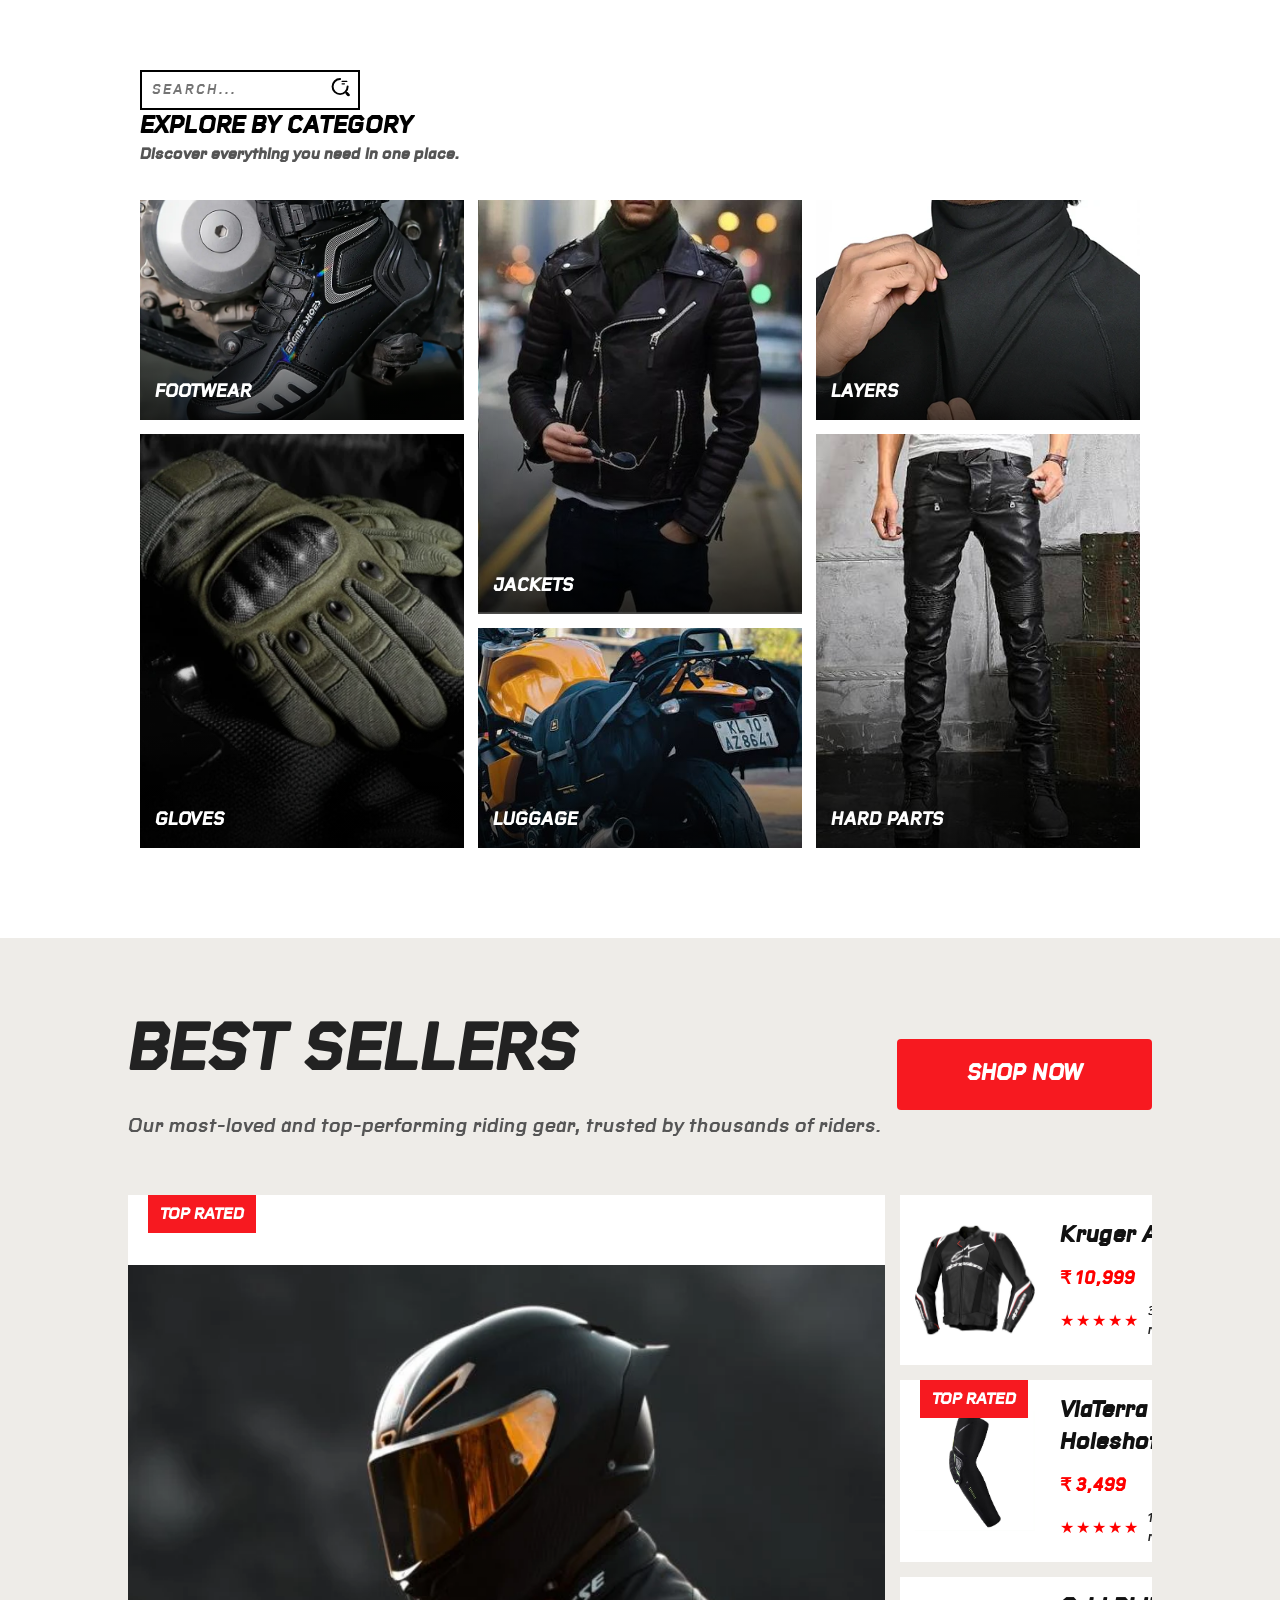
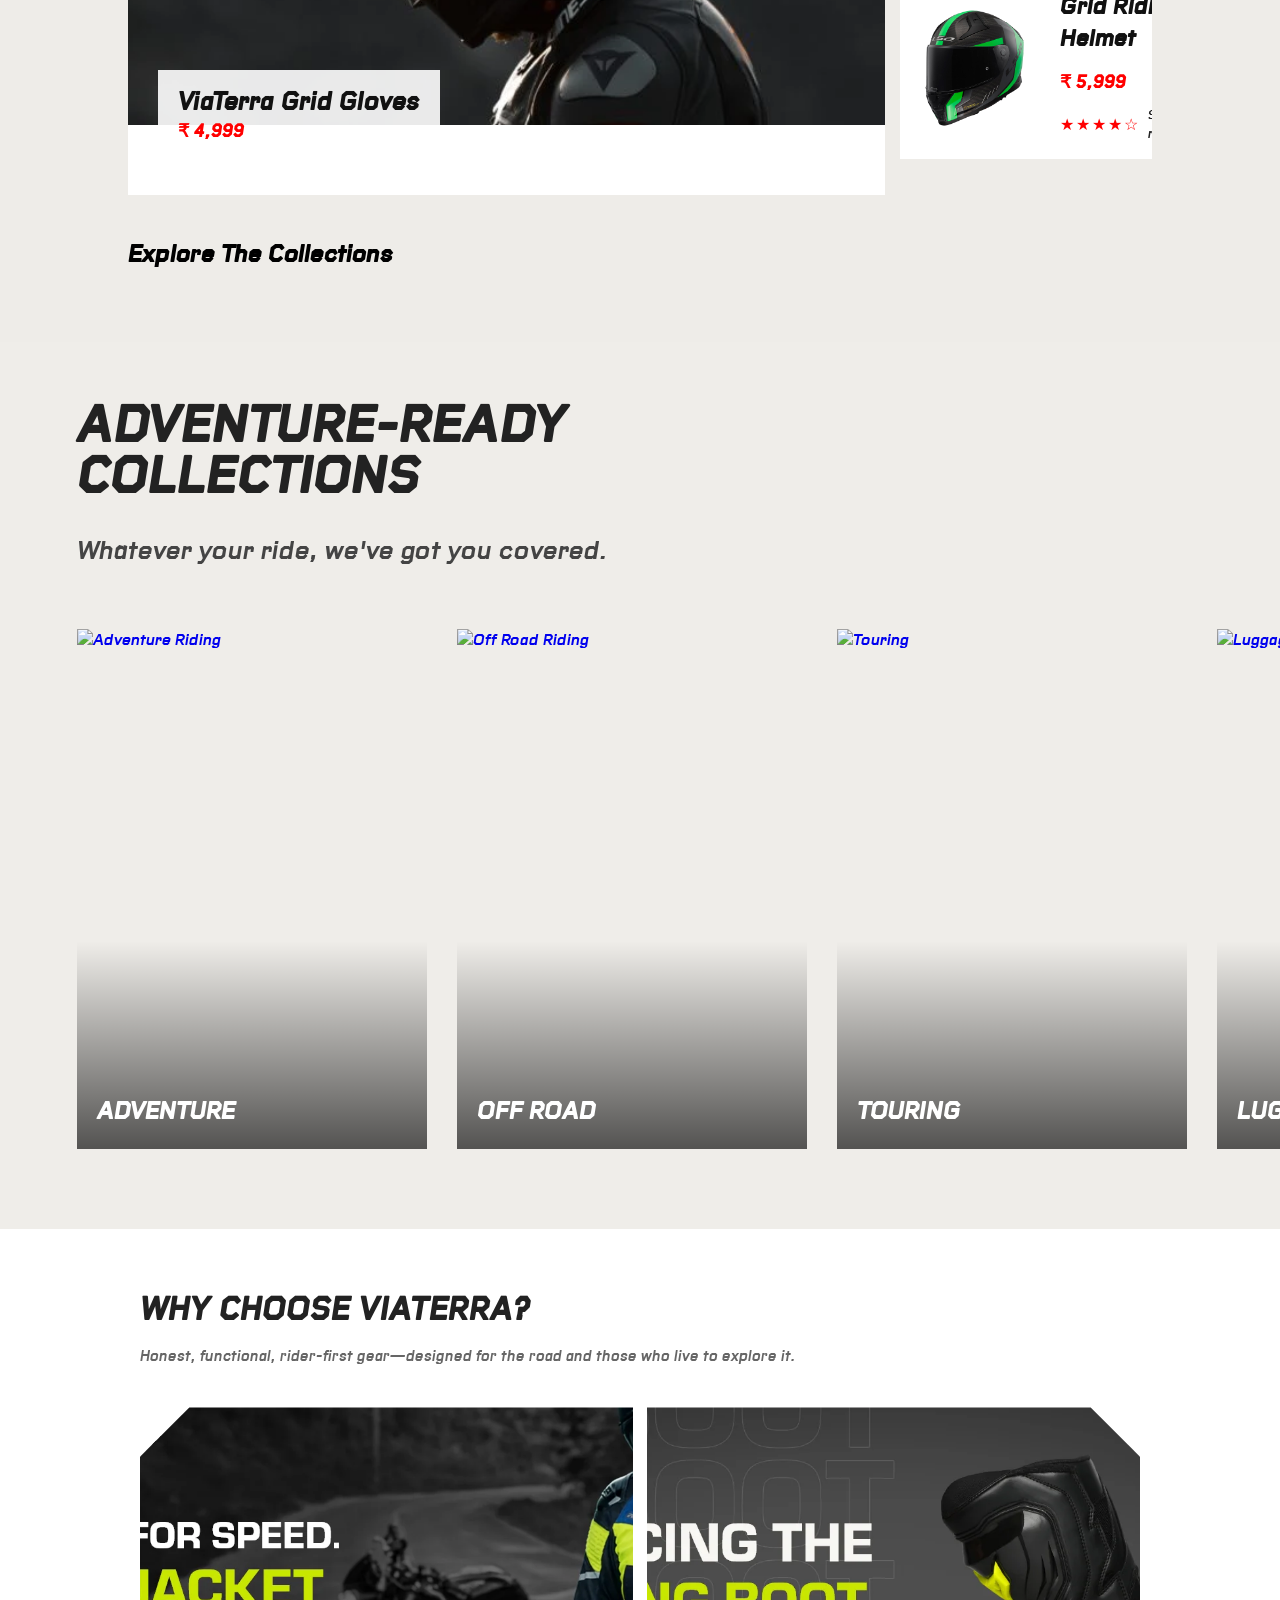
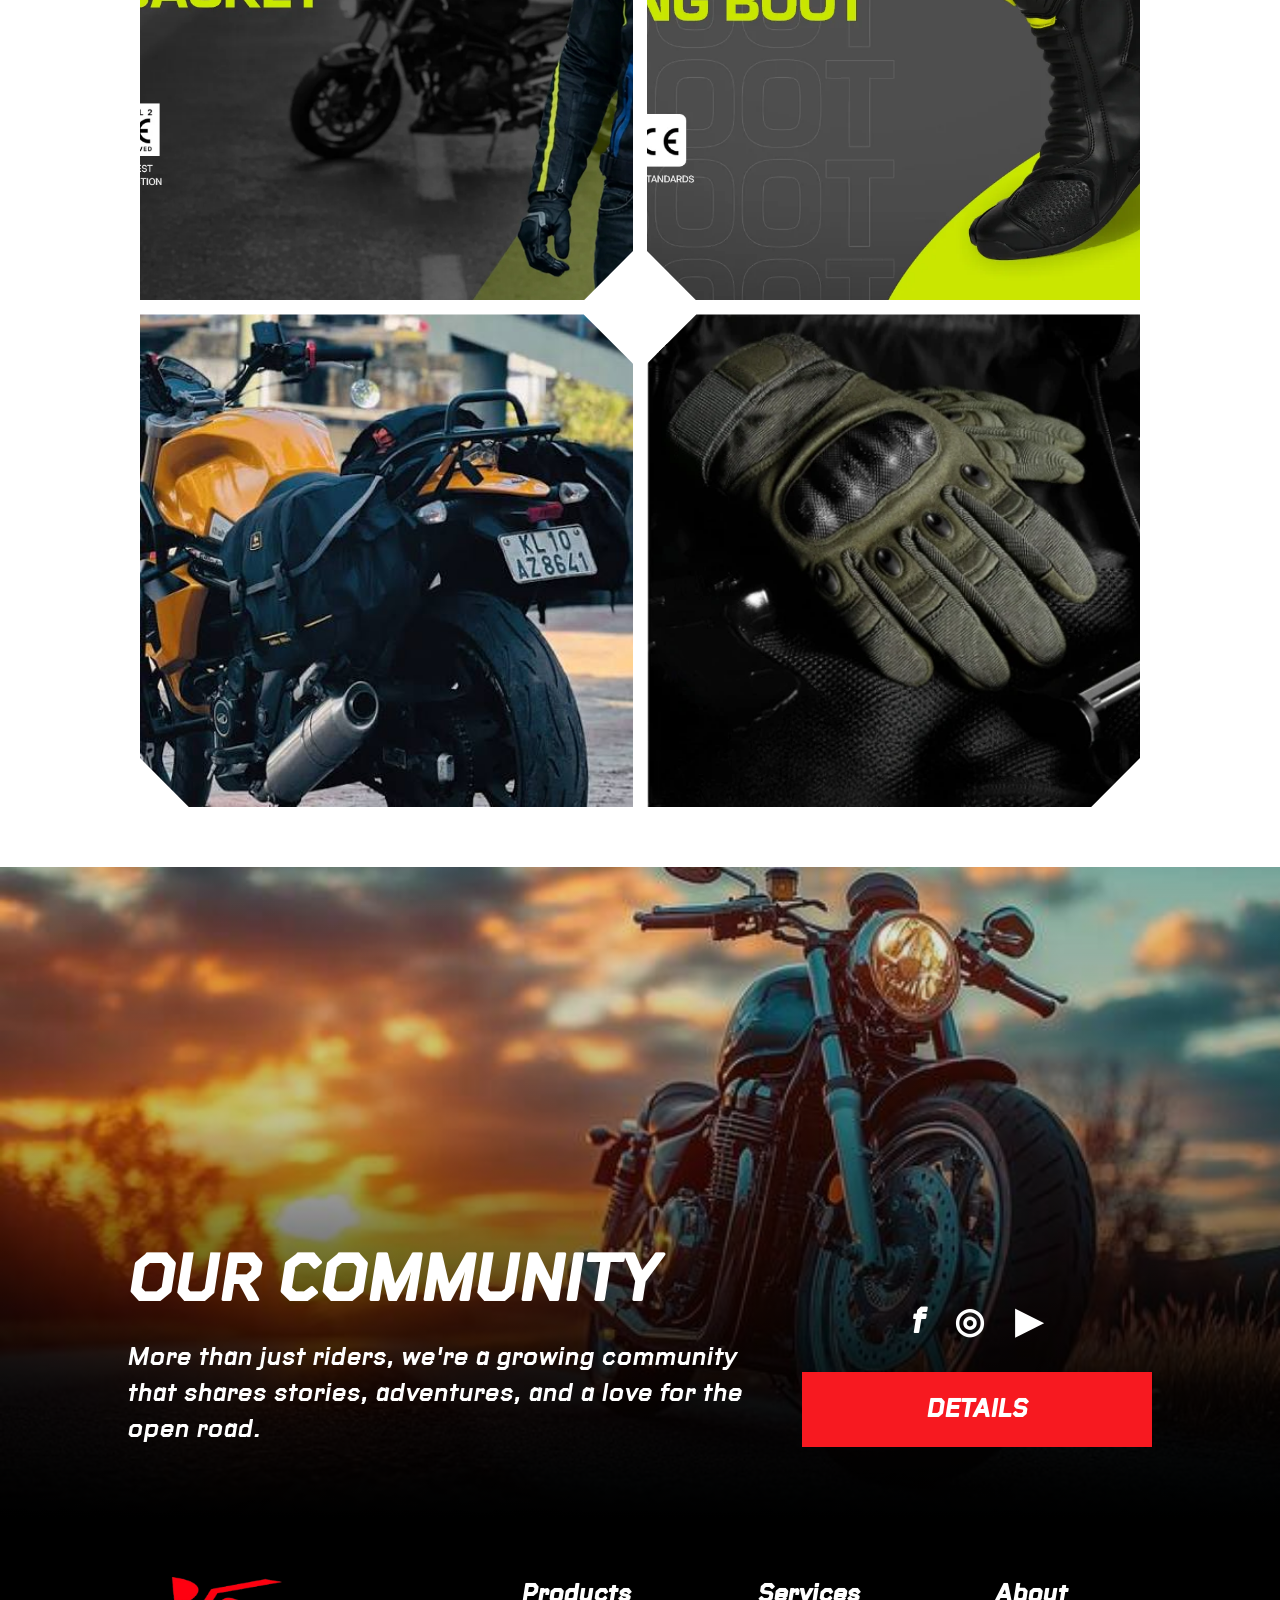
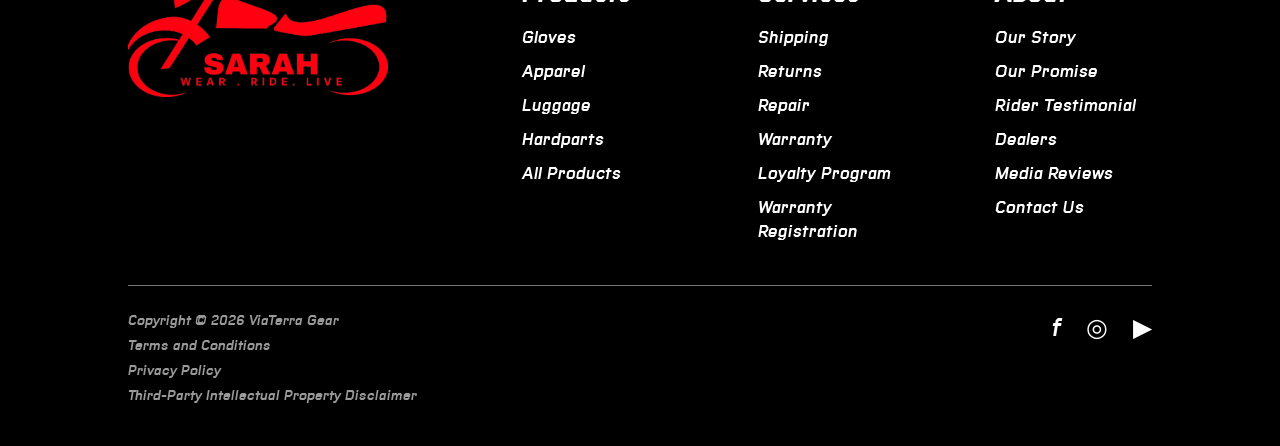
==== index.html @ 199ca1b2 "first commit" ====
<!DOCTYPE html>
<html lang="en">
<head>
    <meta charset="UTF-8">
    <meta name="viewport" content="width=device-width, initial-scale=1.0">
    <title>Document</title>
    <link rel="stylesheet" href="style.css">
    <link rel="preconnect" href="https://fonts.googleapis.com">
        <link rel="icon" type="image/x-icon" href="/bikelogo.ico" height="115px">

</head>
    <body>

    <div class="hero" id="hero">

        <nav>
            <img src="bikelogo.png" width="115px" alt="Logo">

            <ul>
                <li><a href="#">Home</a></li>
                <li><a href="#">About</a></li>
                <li><a href="#">Services</a></li>
                <li><a href="#">Contact</a></li>
            </ul>
            <button type="button">Sign Up / Login</button>
        </nav>


        <!-- CAROUSEL GOES HERE -->
 <section class="bike-carousel">

    <!-- SLIDE 1 -->
    <div class="carousel-slide active">
        <img src="./prod/im1.webp" alt="Motorcycle 1">

        <div class="dark-overlay"></div>

        <div class="carousel-content">
            <h2>2026 STREET MOTORCYCLES</h2>
            <a href="#" class="view-btn">VIEW MORE</a>
        </div>
    </div>

    <!-- SLIDE 2 -->
    <div class="carousel-slide">
        <img src="./prod/im2.webp" alt="Motorcycle 2">

        <div class="dark-overlay"></div>

        <div class="carousel-content">
            <h2>ADVENTURE MOTORCYCLES</h2>
            <a href="#" class="view-btn">VIEW MORE</a>
        </div>
    </div>

    <!-- SLIDE 3 -->
    <div class="carousel-slide">
        <img src="./prod/im3.webp" alt="Motorcycle 3">

        <div class="dark-overlay"></div>

        <div class="carousel-content">
            <h2>BUILT FOR THE ROAD</h2>
            <a href="#" class="view-btn">VIEW MORE</a>
        </div>
    </div>
    <div class="carousel-slide">
        <img src="./prod/im4.webp" alt="Motorcycle 3">

        <div class="dark-overlay"></div>

        <div class="carousel-content">
            <h2>CHANGE THE GAME</h2>
            <a href="#" class="view-btn">VIEW MORE</a>
        </div>
    </div>
    <div class="carousel-slide">
        <img src="./prod/im5.webp" alt="Motorcycle 3">

        <div class="dark-overlay"></div>

        <div class="carousel-content">
            <h2>THE SPEED AWAITS YOU</h2>
            <a href="#" class="view-btn">VIEW MORE</a>
        </div>
    </div>
    <div class="carousel-slide">
        <img src="./prod/im6.webp" alt="Motorcycle 3">

        <div class="dark-overlay"></div>

        <div class="carousel-content">
            <h2>GRAB YOUR RIDING GEAR AND HIT THE ROAD!</h2>
            <a href="#" class="view-btn">VIEW MORE</a>
        </div>
    </div>


    <!-- CONTROLS -->
    <div class="carousel-controls">

        <span class="slide-number"></span>

        <div class="progress-line">
            <span class="progress-active"></span>
        </div>

        <button class="arrow prev" aria-label="Previous slide">
            &#8592;
        </button>

        <button class="arrow next" aria-label="Next slide">
            &#8594;
        </button>

    </div>
</div> <!-- end of hero -->

<section class="categories">
    <!-- From Uiverse.io by boryanakrasteva --> 
<div class="input-container">
  <input type="text" name="text" class="input" placeholder="search...">
  <span class="icon"> 
    <svg width="19px" height="19px" viewBox="0 0 24 24" fill="none" xmlns="http://www.w3.org/2000/svg"><g id="SVGRepo_bgCarrier" stroke-width="0"></g><g id="SVGRepo_tracerCarrier" stroke-linecap="round" stroke-linejoin="round"></g><g id="SVGRepo_iconCarrier"> <path opacity="1" d="M14 5H20" stroke="#000" stroke-width="1.5" stroke-linecap="round" stroke-linejoin="round"></path> <path opacity="1" d="M14 8H17" stroke="#000" stroke-width="1.5" stroke-linecap="round" stroke-linejoin="round"></path> <path d="M21 11.5C21 16.75 16.75 21 11.5 21C6.25 21 2 16.75 2 11.5C2 6.25 6.25 2 11.5 2" stroke="#000" stroke-width="2.5" stroke-linecap="round" stroke-linejoin="round"></path> <path opacity="1" d="M22 22L20 20" stroke="#000" stroke-width="3.5" stroke-linecap="round" stroke-linejoin="round"></path> </g></svg>
  </span>
</div>
    <div class="category-heading">
        <h1>EXPLORE BY CATEGORY</h1>
        <h4><p>Discover everything you need in one place.</p></h4>
    </div>

    <div class="category-grid">

        <a href="#" class="category-card footwear">
            <img src="./prod/riding shoe.webp" alt="Footwear">
            <span>FOOTWEAR</span>
        </a>

        <a href="#" class="category-card apparel">
            <img src="./prod/jacket.jpg" alt="Apparel">
            <span>JACKETS</span>
        </a>

        <a href="#" class="category-card layers">
            <img src="./prod/layer.webp" alt="Layers">
            <span>LAYERS</span>
        </a>

        <a href="#" class="category-card gloves">
            <img src="./prod/gloves.webp" alt="Gloves">
            <span>GLOVES</span>
        </a>

        <a href="#" class="category-card luggage">
            <img src="./prod/bag.jpg" alt="Luggage">
            <span>LUGGAGE</span>
        </a>

        <a href="#" class="category-card hard-parts">
            <img src="./prod/pants.jpg" alt="Hard Parts">
            <span>HARD PARTS</span>
        </a>

    </div>

</section>
<section class="best-sellers">

    <div class="best-sellers-header">

        <div>
            <h2>BEST SELLERS</h2>
            <p>
                Our most-loved and top-performing riding gear,
                trusted by thousands of riders.
            </p>
        </div>

        <a href="#" class="shop-now-btn">SHOP NOW</a>

    </div>


    <div class="best-sellers-grid">

        <!-- BIG FEATURED PRODUCT -->
        <a href="#" class="featured-product">

            <span class="product-badge">TOP RATED</span>

            <img
                src="./prod/helmate.webp"
                alt="Riding Helmet"
            >

            <div class="featured-info">
                <h3>ViaTerra Grid Gloves</h3>
                <p class="price">₹ 4,999</p>
            </div>

        </a>


        <!-- RIGHT PRODUCT LIST -->
        <div class="product-list">

            <!-- PRODUCT 1 -->
            <a href="#" class="small-product">

                <div class="small-product-image">
                    <img
                        src="./prod/jack1.jpg"
                        alt="Kruger Air Jacket"
                    >
                </div>

                <div class="small-product-info">
                    <h3>Kruger Air</h3>

                    <p class="price">₹ 10,999</p>

                    <div class="rating">
                        <span>★★★★★</span>
                        <small>30 reviews</small>
                    </div>
                </div>

            </a>


            <!-- PRODUCT 2 -->
            <a href="#" class="small-product">

                <span class="product-badge">
                    TOP RATED
                </span>

                <div class="small-product-image">
                    <img
                        src="./prod/sleeves.jpg"
                        alt="ViaTerra Holeshot"
                    >
                </div>

                <div class="small-product-info">
                    <h3>ViaTerra Holeshot</h3>

                    <p class="price">₹ 3,499</p>

                    <div class="rating">
                        <span>★★★★★</span>
                        <small>185 reviews</small>
                    </div>
                </div>

            </a>


            <!-- PRODUCT 3 -->
            <a href="#" class="small-product">

                <div class="small-product-image">
                    <img
                        src="./prod/helmate.jpg"
                        alt="Riding Helmet"
                    >
                </div>

                <div class="small-product-info">
                    <h3>Grid Riding Helmet</h3>

                    <p class="price">₹ 5,999</p>

                    <div class="rating">
                        <span>★★★★☆</span>
                        <small>92 reviews</small>
                    </div>
                </div>

            </a>

        </div>

    </div>

    <br>
    <br>
    <h1> <i>Explore The
Collections</i></h1>
</section>
<section class="collections">

    <div class="collections-header">
        <h2>ADVENTURE-READY<br>COLLECTIONS</h2>
        <p>Whatever your ride, we've got you covered.</p>
    </div>

    <div class="collections-grid">

        <a href="#" class="collection-card">
            <img src="./images/adventure1.jpg" alt="Adventure Riding">
            <div class="collection-name">ADVENTURE</div>
        </a>

        <a href="#" class="collection-card">
            <img src="./images/adventure2.jpg" alt="Off Road Riding">
            <div class="collection-name">OFF ROAD</div>
        </a>

        <a href="#" class="collection-card">
            <img src="./images/adventure3.jpg" alt="Touring">
            <div class="collection-name">TOURING</div>
        </a>

        <a href="#" class="collection-card">
            <img src="./images/adventure4.jpg" alt="Luggage">
            <div class="collection-name">LUGGAGE</div>
        </a>

        <a href="#" class="collection-card">
            <img src="./images/adventure5.jpg" alt="Street Riding">
            <div class="collection-name">STREET</div>
        </a>

    </div>

</section>
<section class="why-section">

    <div class="why-header">
        <h2>WHY CHOOSE VIATERRA?</h2>
        <p>
            Honest, functional, rider-first gear—designed for the road
            and those who live to explore it.
        </p>
    </div>

    <div class="why-grid">

        <div class="why-card">
            <img src="./prod/im5.webp" alt="Purpose Built">

            <div class="why-overlay">
                <span class="why-icon">⚙</span>
                <h3>Purpose<br><strong>Built</strong></h3>
            </div>
        </div>

        <div class="why-card">
            <img src="./prod/im2.webp" alt="Trusted Since 2010">

            <div class="why-overlay">
                <span class="why-icon">●</span>
                <h3>Trusted<br><strong>Since 2010</strong></h3>
            </div>
        </div>

        <div class="why-card">
            <img src="./prod/bag.jpg" alt="Genuine Materials">

            <div class="why-overlay">
                <span class="why-icon">◆</span>
                <h3>Genuine<br><strong>Materials</strong></h3>
            </div>
        </div>

        <div class="why-card">
            <img src="./prod/gloves.webp" alt="Zero Hassle Returns">

            <div class="why-overlay">
                <span class="why-icon">▣</span>
                <h3>Zero Hassle<br><strong>Returns</strong></h3>
            </div>
        </div>

    </div>

</section>
<footer class="site-footer">

    <!-- COMMUNITY IMAGE AREA -->
    <div class="community">

        <div class="community-content">

            <div class="community-text">
                <h2>OUR COMMUNITY</h2>

                <p>
                    More than just riders, we're a growing community that
                    shares stories, adventures, and a love for the open road.
                </p>
            </div>

            <div class="community-actions">

                <div class="social-icons">
                    <a href="#">f</a>
                    <a href="#">◎</a>
                    <a href="#">▶</a>
                </div>

                <a href="#" class="details-btn">DETAILS</a>

            </div>

        </div>

    </div>


    <!-- BLACK FOOTER AREA -->
    <div class="footer-main">

        <div class="footer-grid">

            <!-- LOGO -->
            <div class="footer-brand">
                <img src="bikelogo.png" alt="ViaTerra">
            </div>


            <!-- PRODUCTS -->
            <div class="footer-column">
                <h3>Products</h3>

                <a href="#">Gloves</a>
                <a href="#">Apparel</a>
                <a href="#">Luggage</a>
                <a href="#">Hardparts</a>
                <a href="#">All Products</a>
            </div>


            <!-- SERVICES -->
            <div class="footer-column">
                <h3>Services</h3>

                <a href="#">Shipping</a>
                <a href="#">Returns</a>
                <a href="#">Repair</a>
                <a href="#">Warranty</a>
                <a href="#">Loyalty Program</a>
                <a href="#">Warranty Registration</a>
            </div>


            <!-- ABOUT -->
            <div class="footer-column">
                <h3>About</h3>

                <a href="#">Our Story</a>
                <a href="#">Our Promise</a>
                <a href="#">Rider Testimonial</a>
                <a href="#">Dealers</a>
                <a href="#">Media Reviews</a>
                <a href="#">Contact Us</a>
            </div>

        </div>


        <!-- BOTTOM FOOTER -->
        <div class="footer-bottom">

            <div class="footer-legal">
                <p>Copyright © 2026 ViaTerra Gear</p>
                <a href="#">Terms and Conditions</a>
                <a href="#">Privacy Policy</a>
                <a href="#">Third-Party Intellectual Property Disclaimer</a>
            </div>

            <div class="footer-socials">
                <a href="#">f</a>
                <a href="#">◎</a>
                <a href="#">▶</a>
            </div>

        </div>

    </div>

</footer>
<script src="script.js"></script>
    </body>
    </html>
---- style.css ----
@font-face {
    font-family: bike;
    src: url(./RakerDisplay-HeavyItalic/RakerDisplay-HeavyItalic.ttf);
}
*{
    padding : 0;
    margin: 0;
    box-sizing: border-box;
    font-family: 'bike', sans-serif;
}
.hero {
    width: 100%;
    position: relative;
    overflow: hidden;

    /* Total height of the hero/carousel area */
    height: 550px;
}
nav {
    position: absolute;
    top: 0;
    left: 0;

    width: 100%;
    z-index: 100;

    display: flex;
    align-items: center;
    justify-content: space-between;

    padding: 40px 10% 0;

    /* Carousel image will show behind navbar */
    background: transparent;
}
.logo{
    color:white;
    font-size : 28px;
}
.logo span {
    color: red;
}

nav ul li{
    list-style-type : none;
    display: inline-block;
    padding: 10px 20px;
}
nav ul li a {
    color: white;
    text-decoration: none;
    font-size: 18px;
    font-weight: bold;

    position: relative;
    padding-bottom: 8px;
}

nav ul li a::after {
    content: "";
    position: absolute;

    left: 0;
    bottom: 0;

    width: 0;
    height: 3px;

    background: red;

    transition: width 0.3s ease;
}
nav ul li a:hover{
    color : red;
    transition: .3s;
}
nav ul li a:hover::after {
    width: 100%;
}
button{
    border:none;
    background : red;
    padding: 12px 30px;
    border-radius: 30px;
    color: white;
    font-weight: bold;
    font-size: 18px;
    transition: .4s;
}

button:hover{
    background : white;
    color : red;
    cursor: pointer;
}
.bike-carousel {
    position: absolute;
    inset: 0;

    width: 100%;
    height: 100%;

    overflow: hidden;
    background: #111;
}

/* SLIDE */
.carousel-slide {
    position: absolute;
    inset: 0;

    opacity: 0;
    visibility: hidden;

    transition: opacity 0.5s ease;
}

.carousel-slide.active {
    opacity: 1;
    visibility: visible;
}

.carousel-slide img {
    width: 100%;
    height: 100%;
    object-fit: cover;
    object-position: center;
}
.carousel-slide img {
    width: 100%;
    height: 100%;
    object-fit: cover;
    object-position: center;
}

/* DARK GRADIENT LIKE YOUR SCREENSHOT */
.dark-overlay {
    position: absolute;
    inset: 0;
    background:
        linear-gradient(
            to bottom,
            rgba(0, 0, 0, 0.15),
            rgba(0, 0, 0, 0.8)
        );
}

/* LEFT CONTENT */
.carousel-content {
    position: absolute;
    left: 10%;
    bottom: 75px;
    z-index: 2;
}

.carousel-content h2 {
    color: white;
    font-size: clamp(28px, 4vw, 60px);
    font-style: italic;
    margin-bottom: 30px;
}

.view-btn {
    display: inline-block;
    padding: 18px 55px;

    background: #f71920;
    color: white;

    text-decoration: none;
    font-size: 20px;
    font-weight: bold;
    font-style: italic;

    border-radius: 4px;
}

/* BOTTOM RIGHT CONTROLS */
.carousel-controls {
    position: absolute;
    right: 10%;
    bottom: 75px;

    display: flex;
    align-items: center;
    gap: 20px;

    z-index: 3;
}

.slide-number {
    color: white;
    font-size: 16px;
}

.slide-number::first-letter {
    color: red;
}

/* PROGRESS BAR */
.progress-line {
    width: 300px;
    height: 3px;

    background: rgba(255, 255, 255, 0.5);
    position: relative;
}
.progress-active {
    position: absolute;
    left: 0;
    top: 0;

    height: 100%;
    background: red;

    transition: width 0.3s ease;
}

.progress-line span {
    position: absolute;
    right: 15%;
    top: 0;

    width: 18%;
    height: 3px;
    background: red;
}

/* ARROWS */
.arrow {
    border: none;
    background: transparent;
    color: red;

    font-size: 30px;
    cursor: pointer;

    padding: 5px 10px;

    /* No hover animation */
    transition: none;
}

.arrow:hover {
    background: transparent;
    color: red;
    transform: none;
}

.arrow:hover {
    transform: scale(1.2);
}

/* MOBILE */
@media (max-width: 768px) {

    .bike-carousel {
        height: 350px;
        max-height: none;
    }

    .carousel-content {
        left: 25px;
        bottom: 100px;
    }

    .carousel-controls {
        left: 25px;
        right: auto;
        bottom: 35px;
    }

    .progress-line {
        width: 120px;
    }

    .carousel-content h2 {
        font-size: 30px;
    }

    .view-btn {
        padding: 14px 35px;
        font-size: 16px;
    }
}
.categories {
    width: min(1000px, 90%);
    margin: 0 auto;
    padding: 70px 0 90px;
}

.category-heading {
    margin-bottom: 35px;
}

.category-heading h2 {
    font-size: 32px;
    font-style: italic;
    color: #111;
    margin-bottom: 10px;
}

.category-heading p {
    color: #555;
    font-size: 16px;
}


/* GRID */
.category-grid {
    display: grid;

    grid-template-columns: repeat(3, 1fr);
    grid-template-rows: 220px 180px 220px;

    gap: 14px;
}


/* CARD */
.category-card {
    position: relative;
    overflow: hidden;
    display: block;
}

.category-card img {
    width: 100%;
    height: 100%;

    object-fit: cover;
    display: block;
}


/* DARK GRADIENT AT BOTTOM */
.category-card::after {
    content: "";
    position: absolute;
    inset: 0;

    background: linear-gradient(
        to bottom,
        transparent 45%,
        rgba(0, 0, 0, 0.7)
    );

    pointer-events: none;
}


/* CATEGORY NAME */
.category-card span {
    position: absolute;

    left: 15px;
    bottom: 15px;

    color: white;
    font-size: 18px;
    font-weight: bold;

    z-index: 2;
}


/* EXACT GRID POSITIONS */

.footwear {
    grid-column: 1;
    grid-row: 1;
}

.gloves {
    grid-column: 1;
    grid-row: 2 / 4;
}

.apparel {
    grid-column: 2;
    grid-row: 1 / 3;
}

.luggage {
    grid-column: 2;
    grid-row: 3;
}

.layers {
    grid-column: 3;
    grid-row: 1;
}

.hard-parts {
    grid-column: 3;
    grid-row: 2 / 4;
}
@media (max-width: 768px) {

    .categories {
        width: 92%;
        padding: 50px 0;
    }

    .category-grid {
        grid-template-columns: 1fr 1fr;
        grid-template-rows: none;
    }

    .category-card {
        grid-column: auto;
        grid-row: auto;

        height: 220px;
    }

    .category-card.apparel,
    .category-card.hard-parts {
        height: 350px;
    }
}

.best-sellers {
    background: #eeece8;
    padding: 70px 10%;
}


/* HEADER */
.best-sellers-header {
    display: flex;
    justify-content: space-between;
    align-items: center;

    margin-bottom: 55px;
}

.best-sellers-header h2 {
    font-size: clamp(40px, 5vw, 70px);
    font-style: italic;
    color: #222;

    margin-bottom: 15px;
}

.best-sellers-header p {
    font-size: 20px;
    color: #555;
}


/* SHOP BUTTON */
.shop-now-btn {
    background: #f71920;
    color: white;

    text-decoration: none;

    padding: 20px 70px;

    font-size: 22px;
    font-weight: bold;
    font-style: italic;

    border-radius: 4px;
}


/* MAIN PRODUCT GRID */
.best-sellers-grid {
    display: grid;

    grid-template-columns: 3fr 1fr;

    gap: 15px;

    height: 600px;
}


/* BIG PRODUCT */
.featured-product {
    position: relative;

    background: white;

    overflow: hidden;

    text-decoration: none;
    color: #111;
}

.featured-product img {
    width: 100%;
    height: 100%;

    object-fit: contain;
}


/* FEATURED PRODUCT INFO */
.featured-info {
    position: absolute;

    left: 30px;
    bottom: 25px;

    background: rgba(255, 255, 255, 0.9);

    padding: 15px 20px;
}

.featured-info h3 {
    font-size: 25px;
}


/* BADGE */
.product-badge {
    position: absolute;

    top: 0;
    left: 20px;

    background: #f71920;
    color: white;

    padding: 8px 12px;

    font-weight: bold;

    z-index: 5;
}


/* RIGHT PRODUCT LIST */
.product-list {
    display: flex;
    flex-direction: column;

    gap: 15px;

    overflow-y: auto;
}


/* SMALL PRODUCT */
.small-product {
    position: relative;

    min-height: 170px;

    display: grid;
    grid-template-columns: 130px 1fr;

    align-items: center;

    background: white;

    padding: 15px;

    text-decoration: none;
    color: #111;
}


/* SMALL PRODUCT IMAGE */
.small-product-image {
    width: 120px;
    height: 130px;
}

.small-product-image img {
    width: 100%;
    height: 100%;

    object-fit: contain;
}


/* PRODUCT INFO */
.small-product-info {
    padding-left: 15px;
}

.small-product-info h3 {
    font-size: 23px;
    margin-bottom: 15px;
}


/* PRICE */
.price {
    color: red;
    font-size: 18px;
    font-weight: bold;

    margin-bottom: 10px;
}


/* RATING */
.rating {
    display: flex;
    align-items: center;

    gap: 8px;
}

.rating span {
    color: red;
    letter-spacing: 2px;
}

.rating small {
    color: #222;
}
@media (max-width: 768px) {

    .best-sellers {
        padding: 50px 5%;
    }

    .best-sellers-header {
        flex-direction: column;
        align-items: flex-start;

        gap: 25px;
    }

    .best-sellers-header p {
        font-size: 16px;
    }

    .shop-now-btn {
        padding: 15px 40px;
    }


    .best-sellers-grid {
        grid-template-columns: 1fr;

        height: auto;
    }


    .featured-product {
        height: 450px;
    }


    .product-list {
        overflow: visible;
    }


    .small-product {
        grid-template-columns: 110px 1fr;
    }
}
/* From Uiverse.io by boryanakrasteva */ 
.input-container {
  width: 220px;
  position: relative;
}

.icon {
  position: absolute;
  right: 10px;
  top: calc(50% + 5px);
  transform: translateY(calc(-50% - 5px));
}

.input {
  width: 100%;
  height: 40px;
  padding: 10px;
  transition: .2s linear;
  border: 2.5px solid black;
  font-size: 14px;
  text-transform: uppercase;
  letter-spacing: 2px;
}

.input:focus {
  outline: none;
  border: 0.5px solid rgb(255, 0, 0);
  box-shadow: -5px -5px 0px rgb(255, 0, 0);
}

.input-container:hover > .icon {
  animation: anim 1s linear infinite;
}

@keyframes anim {
  0%,
  100% {
    transform: translateY(calc(-50% - 5px)) scale(1);
  }

  50% {
    transform: translateY(calc(-50% - 5px)) scale(1.1);
  }
}
/* Desktop/default */
.hero {
    --design-width: 1920;
    --scale: min(1, calc(100vw / (var(--design-width) * 1px)));

    position: relative;
    width: 100%;
    height: calc(550px * var(--scale));
    overflow: hidden;
}

/* Scale the whole carousel */
.bike-carousel {
    position: absolute;
    top: 0;
    left: 0;

    width: 1920px;
    height: 550px;

    transform: scale(var(--scale));
    transform-origin: top left;
}

/* Scale the navbar exactly the same way */
nav {
    position: absolute;
    top: 0;
    left: 0;

    width: 1920px;

    transform: scale(var(--scale));
    transform-origin: top left;

    z-index: 100;
}

.collections {
    background: #efede9;
    padding: 60px 0 80px;
    overflow: hidden;
}

.collections-header {
    width: 88%;
    margin: 0 auto 60px;
}

.collections-header h2 {
    font-size: clamp(42px, 4vw, 70px);
    line-height: 1;
    font-style: italic;
    color: #222;
    margin-bottom: 30px;
}

.collections-header p {
    font-size: clamp(18px, 2vw, 30px);
    color: #444;
}


/* CARD ROW */
.collections-grid {
    display: flex;
    gap: 30px;
    padding-left: 6vw;

    overflow-x: auto;
    scroll-behavior: smooth;
}

.collection-card {
    flex: 0 0 350px;
}

.collection-card:last-child {
    margin-right: 6vw;
}
.collections-grid::-webkit-scrollbar {
    display: none;
}


/* CARD */
.collection-card {
    position: relative;

    flex: 0 0 350px;
    height: 520px;

    overflow: hidden;
    text-decoration: none;
}

.collection-card img {
    width: 100%;
    height: 100%;

    object-fit: cover;
    display: block;
}


/* OPTIONAL CARD NAME */
.collection-name {
    position: absolute;
    left: 20px;
    bottom: 20px;

    color: white;
    font-size: 24px;
    font-weight: bold;
    font-style: italic;

    z-index: 2;
}


/* DARK GRADIENT */
.collection-card::after {
    content: "";
    position: absolute;
    inset: 0;

    background: linear-gradient(
        to top,
        rgba(0, 0, 0, 0.65),
        transparent 40%
    );

    pointer-events: none;
}
@media (max-width: 768px) {

    .collections {
        padding: 45px 0 60px;
    }

    .collections-header {
        width: 90%;
        margin-bottom: 35px;
    }

    .collections-header h2 {
        font-size: 36px;
    }

    .collections-header p {
        font-size: 16px;
    }

    .collections-grid {
        gap: 14px;
        padding-left: 5%;
    }

    .collection-card {
        flex: 0 0 78vw;
        height: 480px;
    }
}
.why-section {
    width: min(1000px, 90%);
    margin: 0 auto;
    padding: 60px 0;
}

.why-header {
    margin-bottom: 40px;
}

.why-header h2 {
    font-size: 32px;
    font-style: italic;
    color: #222;
    margin-bottom: 12px;
}

.why-header p {
    color: #666;
    font-size: 15px;
}


/* GRID */
.why-grid {
    width: 100%;
    display: grid;
    grid-template-columns: repeat(2, minmax(0, 1fr));
    gap: 14px;
}

.why-card {
    position: relative;
    width: 100%;
    height: auto;
    aspect-ratio: 1 / 1;
    overflow: hidden;
}

.why-card img {
    position: absolute;
    inset: 0;

    width: 100%;
    height: 100%;

    object-fit: cover;
    object-position: center;
    display: block;
}


/* TOP LEFT */
.why-card:nth-child(1) {
    clip-path: polygon(
        10% 0,
        100% 0,
        100% 90%,
        90% 100%,
        0 100%,
        0 10%
    );
}


/* TOP RIGHT */
.why-card:nth-child(2) {
    clip-path: polygon(
        0 0,
        90% 0,
        100% 10%,
        100% 100%,
        10% 100%,
        0 90%
    );
}


/* BOTTOM LEFT */
.why-card:nth-child(3) {
    clip-path: polygon(
        0 0,
        90% 0,
        100% 10%,
        100% 100%,
        10% 100%,
        0 90%
    );
}


/* BOTTOM RIGHT */
.why-card:nth-child(4) {
    clip-path: polygon(
        10% 0,
        100% 0,
        100% 90%,
        90% 100%,
        0 100%,
        0 10%
    );
}

@media (max-width: 768px) {

    .why-section {
        width: 90%;
        padding: 40px 0;
    }
    .why-grid {
        width: 100%;
        gap: 6px;
    }

    .why-card {
        height: auto;
        aspect-ratio: 1 / 1;
    }

    .why-card img {
        width: 100%;
        height: 100%;
        object-fit: cover;
    }
}
.site-footer {
    width: 100%;
    background: #000;
    color: white;
}


/* =========================
   COMMUNITY IMAGE SECTION
   ========================= */

.community {
    position: relative;

    min-height: 650px;

    background-image: url("./prod/footer.jpg");
    background-size: cover;
    background-position: center 0.6%;

    display: flex;
    align-items: flex-end;
}


/* THIS CREATES THE BLACK GRADIENT */
.community::after {
    content: "";
    position: absolute;
    inset: 0;

    background:
        linear-gradient(
            to bottom,
            rgba(0, 0, 0, 0.05) 0%,
            rgba(0, 0, 0, 0.25) 40%,
            rgba(0, 0, 0, 0.85) 80%,
            #000 100%
        );
}


.community-content {
    position: relative;
    z-index: 2;

    width: 80%;
    margin: 0 auto;

    padding-bottom: 70px;

    display: flex;
    align-items: flex-end;
    justify-content: space-between;
    gap: 50px;
}


/* LEFT TEXT */
.community-text {
    max-width: 750px;
}

.community-text h2 {
    font-size: clamp(45px, 5vw, 80px);
    line-height: 1;
    font-style: italic;

    margin-bottom: 25px;
}

.community-text p {
    font-size: clamp(18px, 2vw, 30px);
    line-height: 1.4;
}


/* RIGHT SIDE */
.community-actions {
    min-width: 350px;
}

.social-icons {
    display: flex;
    justify-content: center;
    gap: 30px;

    margin-bottom: 25px;
}

.social-icons a {
    color: white;
    text-decoration: none;

    font-size: 35px;
    font-weight: bold;
}


.details-btn {
    display: block;

    background: #f71920;
    color: white;

    padding: 20px 60px;

    text-align: center;
    text-decoration: none;

    font-size: 25px;
    font-weight: bold;
    font-style: italic;
}


/* =========================
   MAIN BLACK FOOTER
   ========================= */

.footer-main {
    background: #000;
    padding: 60px 10% 40px;
}


.footer-grid {
    display: grid;

    grid-template-columns: 2fr 1fr 1fr 1fr;

    gap: 80px;

    padding-bottom: 40px;
}


/* LOGO */
.footer-brand img {
    width: 260px;
    max-width: 100%;
}


/* FOOTER COLUMNS */
.footer-column {
    display: flex;
    flex-direction: column;
    gap: 10px;
}

.footer-column h3 {
    font-size: 25px;
    margin-bottom: 5px;
}

.footer-column a {
    color: white;
    text-decoration: none;
    font-size: 17px;
}


/* BOTTOM AREA */
.footer-bottom {
    border-top: 1px solid #777;

    padding-top: 25px;

    display: flex;
    justify-content: space-between;
    align-items: flex-start;
}


.footer-legal {
    display: flex;
    flex-direction: column;
    gap: 5px;
}

.footer-legal p,
.footer-legal a {
    color: #999;
    text-decoration: none;
    font-size: 14px;
}


.footer-socials {
    display: flex;
    gap: 25px;
}

.footer-socials a {
    color: white;
    text-decoration: none;
    font-size: 25px;
}
@media (max-width: 768px) {

    /* COMMUNITY IMAGE AREA */
    .community {
        min-height: 0;

        /* Same shape as desktop, but scales with screen */
        aspect-ratio: 1920 / 650;

        background-size: cover;
        background-position: center 65%;
    }


    /* KEEP CONTENT IN ONE ROW */
    .community-content {
        width: 80%;
        margin: 0 auto;
        padding-bottom: 4%;

        flex-direction: row;
        align-items: flex-end;
        justify-content: space-between;

        gap: 3vw;
    }


    /* LEFT TEXT */
    .community-text {
        width: 55%;
        max-width: none;
    }

    .community-text h2 {
        font-size: 4vw;
        margin-bottom: 1.5vw;
    }

    .community-text p {
        font-size: 1.6vw;
        line-height: 1.4;
    }


    /* RIGHT SIDE */
    .community-actions {
        width: 25%;
        min-width: 0;
    }

    .social-icons {
        gap: 2vw;
        margin-bottom: 1.5vw;
    }

    .social-icons a {
        font-size: 2.5vw;
    }

    .details-btn {
        width: 100%;
        padding: 1.5vw 2vw;
        font-size: 2vw;
    }


    /* BLACK FOOTER */
    .footer-main {
        padding: 4vw 10% 3vw;
    }


    /* KEEP ALL FOOTER COLUMNS IN ONE ROW */
    .footer-grid {
        grid-template-columns: 2fr 1fr 1fr 1fr;
        gap: 4vw;
        padding-bottom: 3vw;
    }


    /* LOGO */
    .footer-brand {
        grid-column: auto;
    }

    .footer-brand img {
        width: 14vw;
    }


    /* FOOTER TEXT */
    .footer-column {
        gap: 0.5vw;
    }

    .footer-column h3 {
        font-size: 1.7vw;
        margin-bottom: 0.5vw;
    }

    .footer-column a {
        font-size: 1.1vw;
    }


    /* BOTTOM AREA */
    .footer-bottom {
        flex-direction: row;
        gap: 0;
        padding-top: 2vw;
    }

    .footer-legal {
        gap: 0.3vw;
    }

    .footer-legal p,
    .footer-legal a {
        font-size: 0.9vw;
    }

    .footer-socials {
        gap: 1.5vw;
    }

    .footer-socials a {
        font-size: 1.5vw;
    }
}
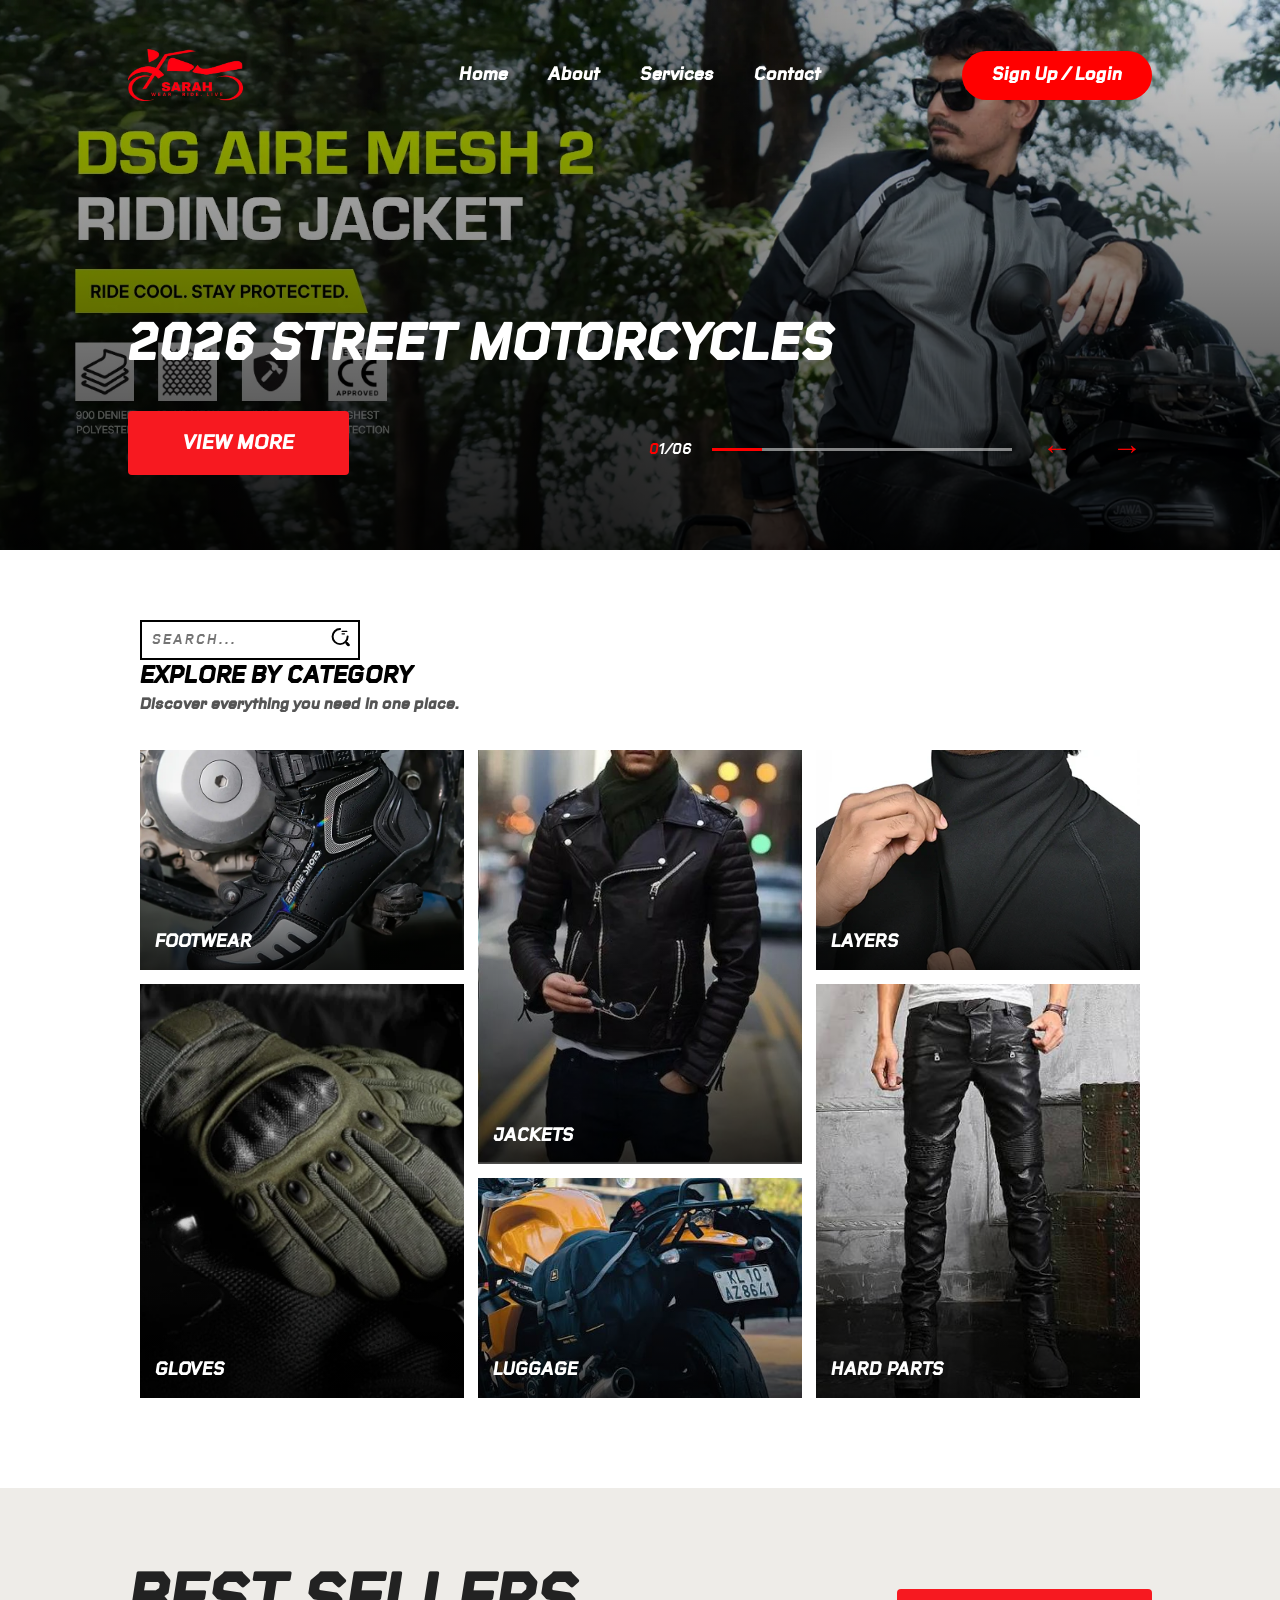
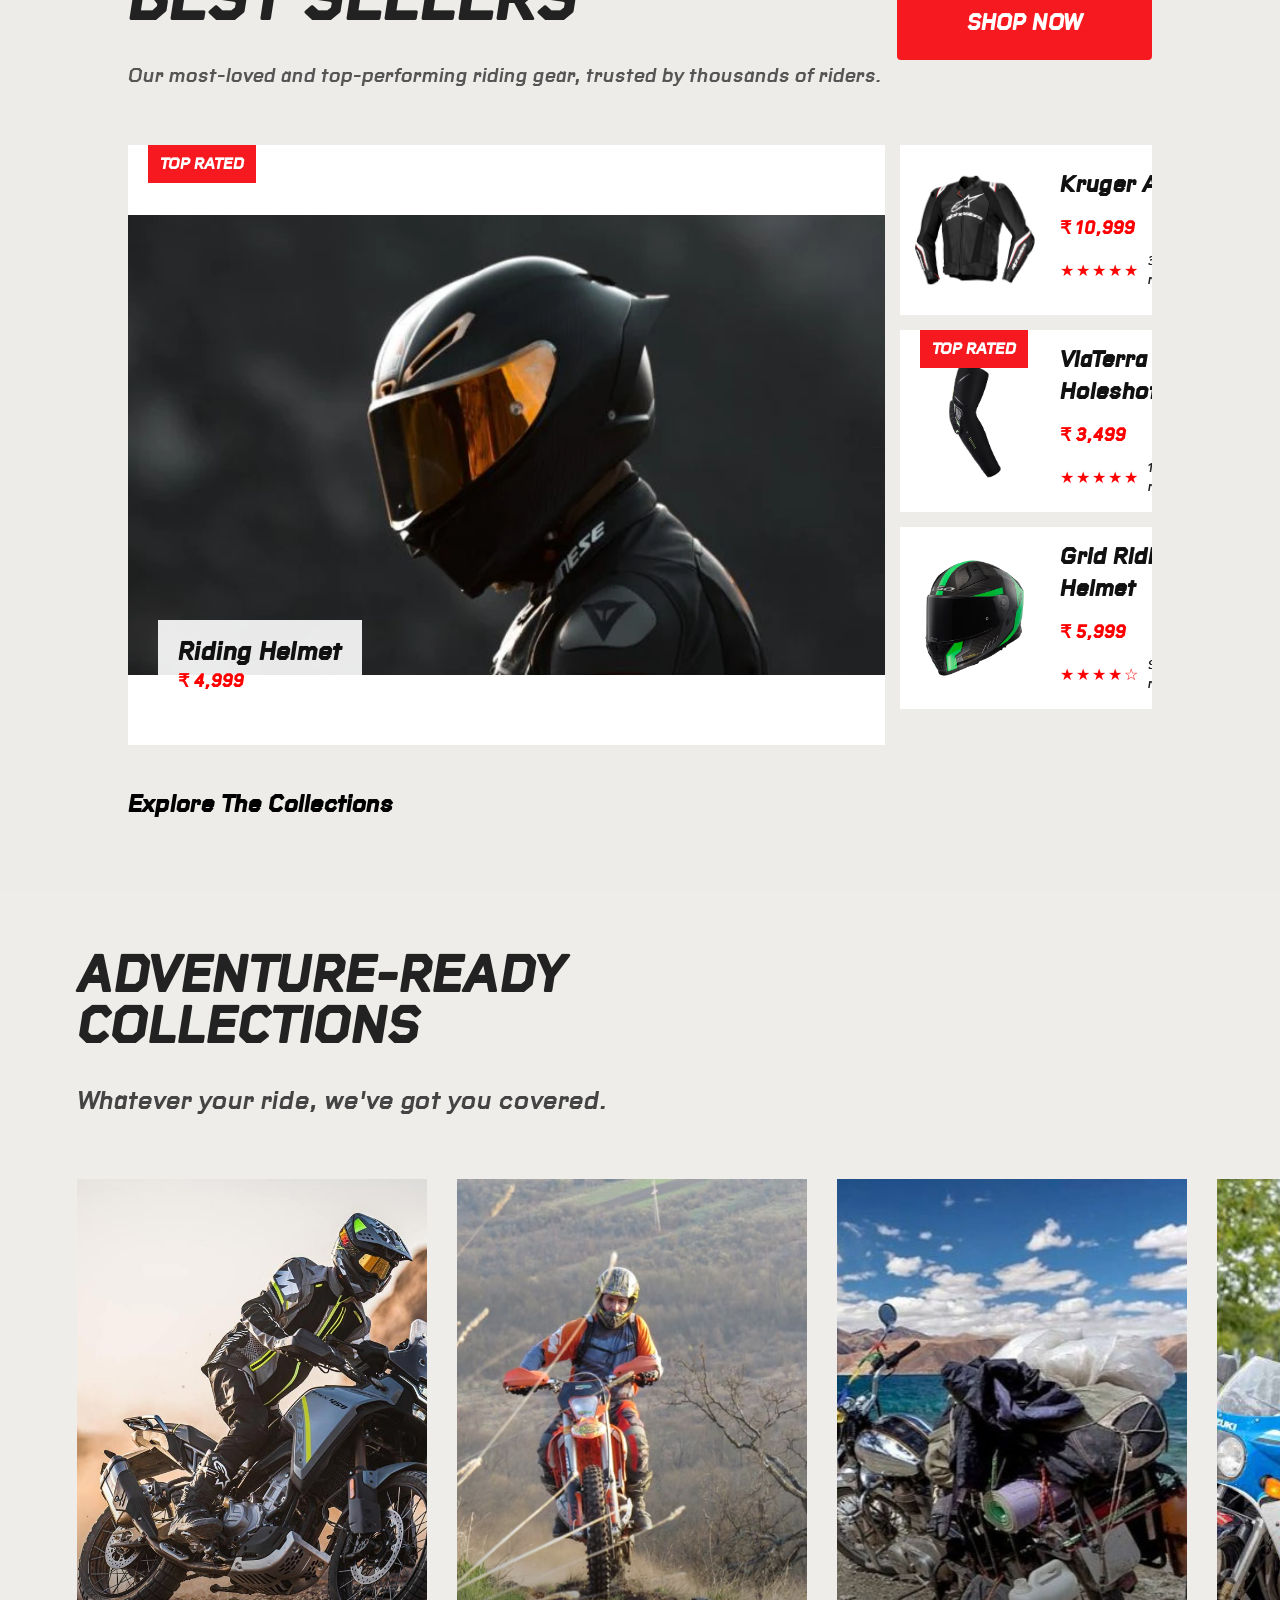
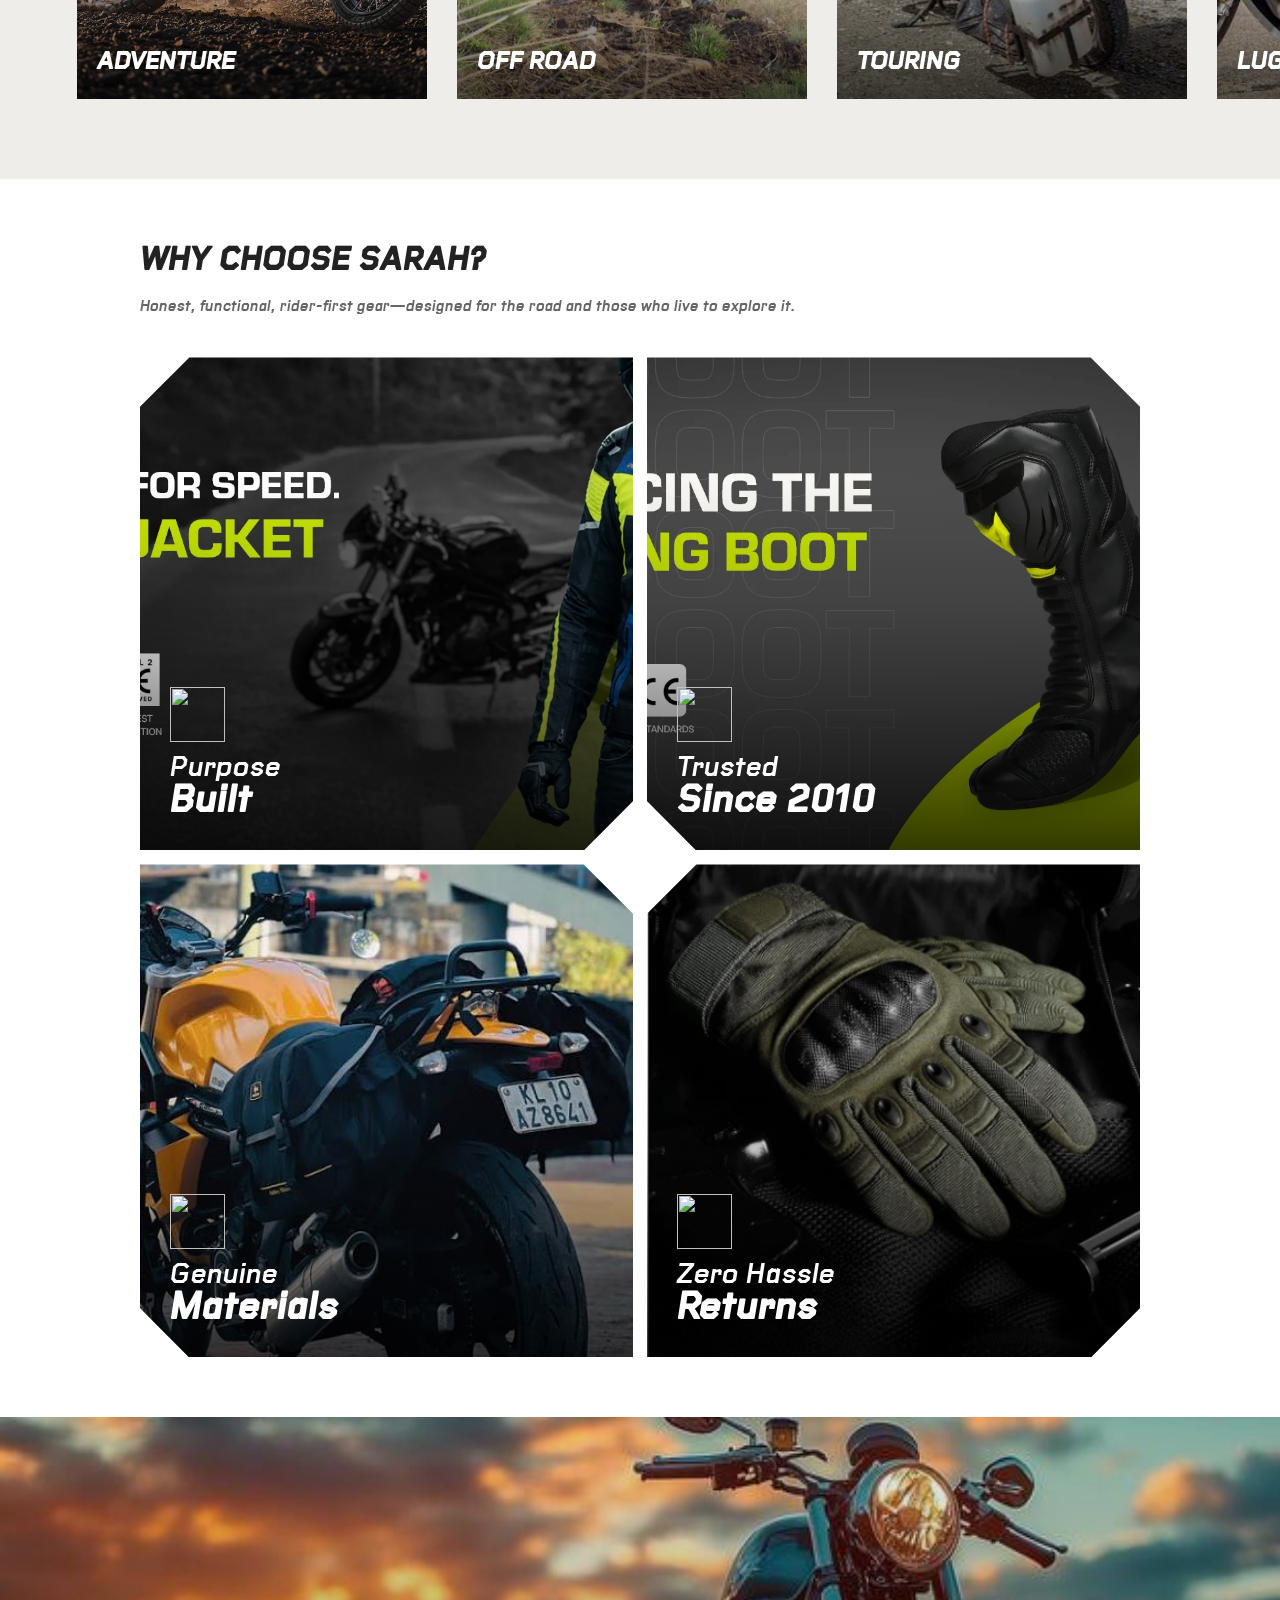
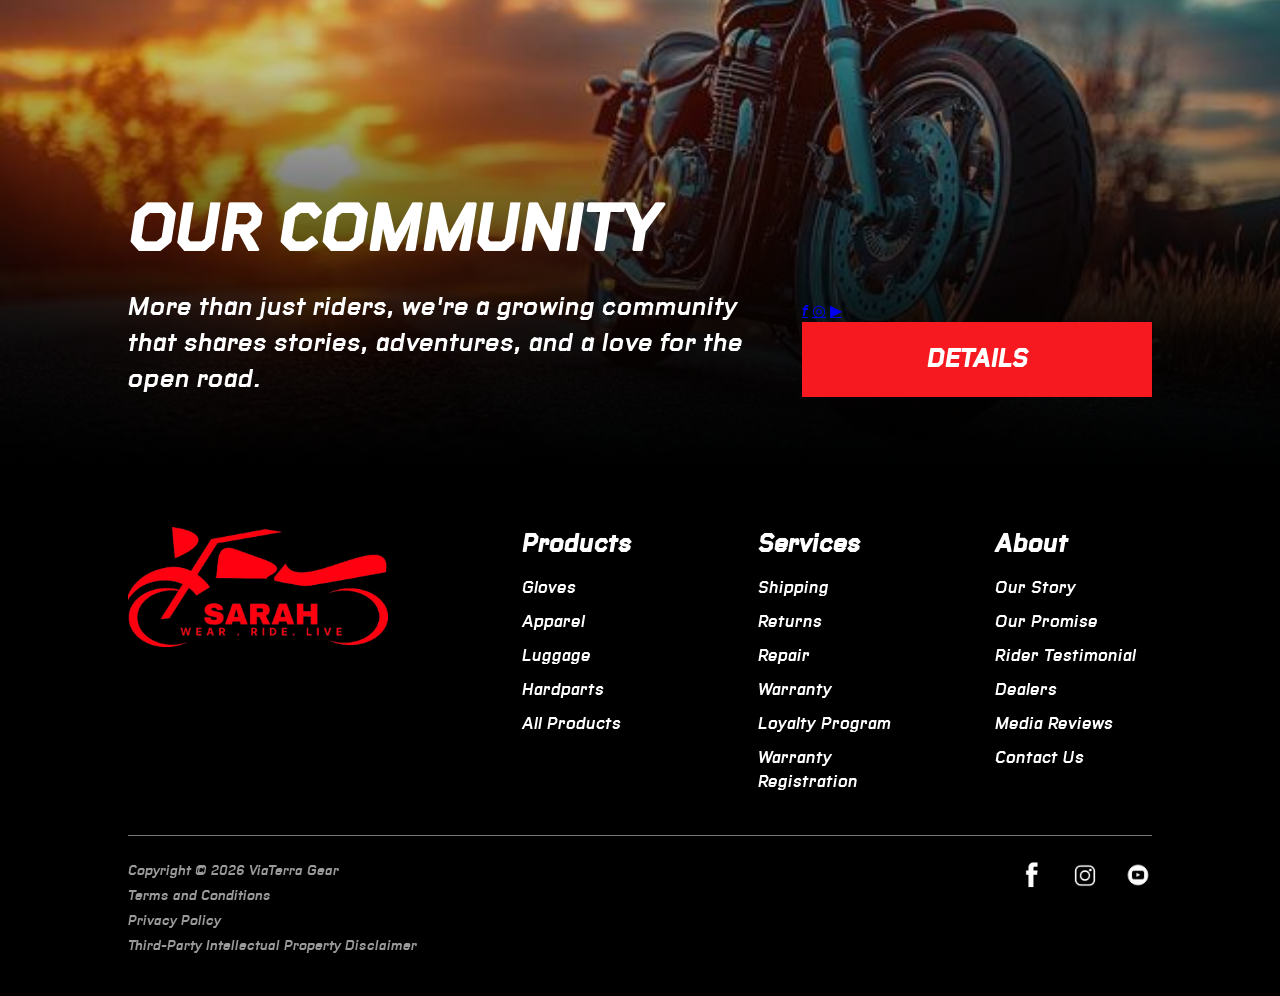
==== commit 31ba1071: "Fixed and added elements" ====
--- a/index.html
+++ b/index.html
@@ -13,18 +13,69 @@
 
     <div class="hero" id="hero">
 
-        <nav>
-            <img src="bikelogo.png" width="115px" alt="Logo">
-
-            <ul>
-                <li><a href="#">Home</a></li>
-                <li><a href="#">About</a></li>
-                <li><a href="#">Services</a></li>
-                <li><a href="#">Contact</a></li>
-            </ul>
-            <button type="button">Sign Up / Login</button>
-        </nav>
-
+       <nav class="navbar">
+
+    <!-- Mobile hamburger -->
+    <button
+        class="menu-btn"
+        id="menuBtn"
+        type="button"
+        aria-label="Open navigation menu"
+        aria-expanded="false"
+        aria-controls="mobileDrawer"
+    >
+        <span></span>
+        <span></span>
+        <span></span>
+    </button>
+
+    <!-- Logo -->
+    <a href="#" class="nav-logo">
+        <img src="bikelogo.png" alt="Sarah">
+    </a>
+
+    <!-- Desktop navigation -->
+    <ul class="desktop-nav">
+        <li><a href="#">Home</a></li>
+        <li><a href="#">About</a></li>
+        <li><a href="#">Services</a></li>
+        <li><a href="#">Contact</a></li>
+    </ul>
+
+    <!-- Desktop login -->
+    <button class="login-btn" type="button">
+        Sign Up / Login
+    </button>
+
+</nav>
+<div class="mobile-drawer" id="mobileDrawer">
+
+    <div class="drawer-header">
+
+        <img src="bikelogo.png" alt="Sarah">
+
+        <button
+            class="close-btn"
+            id="closeBtn"
+            type="button"
+            aria-label="Close navigation menu"
+        >
+            &times;
+        </button>
+
+    </div>
+
+    <div class="drawer-links">
+        <a href="#">Home</a>
+        <a href="#">About</a>
+        <a href="#">Services</a>
+        <a href="#">Contact</a>
+        <a href="#">Sign Up / Login</a>
+    </div>
+
+</div>
+
+<div class="drawer-backdrop" id="drawerBackdrop"></div>
 
         <!-- CAROUSEL GOES HERE -->
  <section class="bike-carousel">
@@ -194,7 +245,7 @@
             >
 
             <div class="featured-info">
-                <h3>ViaTerra Grid Gloves</h3>
+                <h3>Riding Helmet</h3>
                 <p class="price">₹ 4,999</p>
             </div>
 
@@ -298,27 +349,27 @@
     <div class="collections-grid">
 
         <a href="#" class="collection-card">
-            <img src="./images/adventure1.jpg" alt="Adventure Riding">
+            <img src="./grid/adv.jpg" alt="Adventure Riding">
             <div class="collection-name">ADVENTURE</div>
         </a>
 
         <a href="#" class="collection-card">
-            <img src="./images/adventure2.jpg" alt="Off Road Riding">
+            <img src="./grid/offroad.avif" alt="Off Road Riding">
             <div class="collection-name">OFF ROAD</div>
         </a>
 
         <a href="#" class="collection-card">
-            <img src="./images/adventure3.jpg" alt="Touring">
+            <img src="./grid/touring.jpg" alt="Touring">
             <div class="collection-name">TOURING</div>
         </a>
 
         <a href="#" class="collection-card">
-            <img src="./images/adventure4.jpg" alt="Luggage">
+            <img src="./grid/tour.jpg" alt="Luggage">
             <div class="collection-name">LUGGAGE</div>
         </a>
 
         <a href="#" class="collection-card">
-            <img src="./images/adventure5.jpg" alt="Street Riding">
+            <img src="./grid/street.jpg" alt="Street Riding">
             <div class="collection-name">STREET</div>
         </a>
 
@@ -328,7 +379,7 @@
 <section class="why-section">
 
     <div class="why-header">
-        <h2>WHY CHOOSE VIATERRA?</h2>
+        <h2>WHY CHOOSE SARAH?</h2>
         <p>
             Honest, functional, rider-first gear—designed for the road
             and those who live to explore it.
@@ -341,7 +392,7 @@
             <img src="./prod/im5.webp" alt="Purpose Built">
 
             <div class="why-overlay">
-                <span class="why-icon">⚙</span>
+                <span class="why-icon"><img src="./gl/gear.png"></span>
                 <h3>Purpose<br><strong>Built</strong></h3>
             </div>
         </div>
@@ -350,7 +401,9 @@
             <img src="./prod/im2.webp" alt="Trusted Since 2010">
 
             <div class="why-overlay">
-                <span class="why-icon">●</span>
+                <span class="why-icon">
+                    <img src="./gl/shield.png">
+                </span>
                 <h3>Trusted<br><strong>Since 2010</strong></h3>
             </div>
         </div>
@@ -359,7 +412,9 @@
             <img src="./prod/bag.jpg" alt="Genuine Materials">
 
             <div class="why-overlay">
-                <span class="why-icon">◆</span>
+                <span class="why-icon">
+                    <img src="./gl/thumb.png">
+                </span>
                 <h3>Genuine<br><strong>Materials</strong></h3>
             </div>
         </div>
@@ -368,7 +423,9 @@
             <img src="./prod/gloves.webp" alt="Zero Hassle Returns">
 
             <div class="why-overlay">
-                <span class="why-icon">▣</span>
+                <span class="why-icon">
+                    <img src="./gl/return.png">
+                </span>
                 <h3>Zero Hassle<br><strong>Returns</strong></h3>
             </div>
         </div>
@@ -469,12 +526,19 @@
                 <a href="#">Privacy Policy</a>
                 <a href="#">Third-Party Intellectual Property Disclaimer</a>
             </div>
-
-            <div class="footer-socials">
-                <a href="#">f</a>
-                <a href="#">◎</a>
-                <a href="#">▶</a>
-            </div>
+<div class="footer-socials">
+    <a href="#" aria-label="Facebook">
+        <img src="./socials/fb.png" alt="Facebook">
+    </a>
+
+    <a href="#" aria-label="Instagram">
+        <img src="./socials/insta.png" alt="Instagram">
+    </a>
+
+    <a href="#" aria-label="YouTube">
+        <img src="./socials/youtube.png" alt="YouTube">
+    </a>
+</div>
 
         </div>
 
--- a/style.css
+++ b/style.css
@@ -33,6 +33,19 @@
     /* Carousel image will show behind navbar */
     background: transparent;
 }
+nav {
+    position: absolute;
+    width: 100%;
+}
+
+nav ul {
+    position: absolute;
+    left: 50%;
+    transform: translateX(-50%);
+
+    display: flex;
+    align-items: center;
+}
 .logo{
     color:white;
     font-size : 28px;
@@ -77,6 +90,7 @@
 nav ul li a:hover::after {
     width: 100%;
 }
+
 button{
     border:none;
     background : red;
@@ -247,9 +261,7 @@
     transform: none;
 }
 
-.arrow:hover {
-    transform: scale(1.2);
-}
+
 
 /* MOBILE */
 @media (max-width: 768px) {
@@ -702,43 +714,7 @@
     transform: translateY(calc(-50% - 5px)) scale(1.1);
   }
 }
-/* Desktop/default */
-.hero {
-    --design-width: 1920;
-    --scale: min(1, calc(100vw / (var(--design-width) * 1px)));
-
-    position: relative;
-    width: 100%;
-    height: calc(550px * var(--scale));
-    overflow: hidden;
-}
-
-/* Scale the whole carousel */
-.bike-carousel {
-    position: absolute;
-    top: 0;
-    left: 0;
-
-    width: 1920px;
-    height: 550px;
-
-    transform: scale(var(--scale));
-    transform-origin: top left;
-}
-
-/* Scale the navbar exactly the same way */
-nav {
-    position: absolute;
-    top: 0;
-    left: 0;
-
-    width: 1920px;
-
-    transform: scale(var(--scale));
-    transform-origin: top left;
-
-    z-index: 100;
-}
+
 
 .collections {
     background: #efede9;
@@ -772,7 +748,38 @@
     padding-left: 6vw;
 
     overflow-x: auto;
+    overflow-y: hidden;
+
     scroll-behavior: smooth;
+
+    cursor: grab;
+
+    user-select: none;
+    -webkit-user-select: none;
+
+    scrollbar-width: none;
+    -ms-overflow-style: none;
+
+    touch-action: pan-y;
+}
+
+.collections-grid::-webkit-scrollbar {
+    display: none;
+}
+
+.collections-grid.dragging {
+    cursor: grabbing;
+    scroll-behavior: auto;
+}
+
+.collections-grid.dragging .collection-card {
+    pointer-events: none;
+}
+
+.collection-card img {
+    pointer-events: none;
+    user-select: none;
+    -webkit-user-drag: none;
 }
 
 .collection-card {
@@ -904,7 +911,7 @@
     overflow: hidden;
 }
 
-.why-card img {
+.why-card > img {
     position: absolute;
     inset: 0;
 
@@ -915,8 +922,38 @@
     object-position: center;
     display: block;
 }
-
-
+.why-overlay {
+    position: absolute;
+    left: 30px;
+    bottom: 30px;
+
+    z-index: 5;
+    color: white;
+}
+.why-icon {
+    display: block;
+
+    width: 55px;
+    height: 55px;
+
+    margin-bottom: 12px;
+}
+
+.why-icon img {
+    position: static;
+
+    width: 100%;
+    height: 100%;
+
+    object-fit: contain;
+    display: block;
+}
+.why-overlay h3 {
+    margin: 0;
+
+    font-size: 28px;
+    line-height: 1;
+}
 /* TOP LEFT */
 .why-card:nth-child(1) {
     clip-path: polygon(
@@ -967,7 +1004,68 @@
         0 10%
     );
 }
-
+.why-overlay {
+    position: absolute;
+    left: 30px;
+    bottom: 30px;
+
+    z-index: 5;
+    color: white;
+}
+
+.why-overlay h3 {
+    margin: 10px 0 0;
+
+    font-size: 28px;
+    line-height: 1;
+    font-weight: normal;
+}
+
+.why-overlay h3 strong {
+    font-size: 38px;
+}
+
+.why-icon {
+    display: block;
+    font-size: 30px;
+}
+.why-card::after {
+    content: "";
+    position: absolute;
+    inset: 0;
+
+    background: linear-gradient(
+        to top,
+        rgba(0, 0, 0, 0.75) 0%,
+        rgba(0, 0, 0, 0.15) 50%,
+        transparent 75%
+    );
+
+    z-index: 1;
+    pointer-events: none;
+}
+
+.why-overlay {
+    z-index: 2;
+}
+@media (max-width: 768px) {
+    .why-overlay {
+        left: 14px;
+        bottom: 14px;
+    }
+
+    .why-overlay h3 {
+        font-size: 16px;
+    }
+
+    .why-overlay h3 strong {
+        font-size: 21px;
+    }
+
+    .why-icon {
+        font-size: 20px;
+    }
+}
 @media (max-width: 768px) {
 
     .why-section {
@@ -1072,20 +1170,24 @@
     min-width: 350px;
 }
 
-.social-icons {
+.footer-socials {
     display: flex;
+    align-items: center;
+    gap: 25px;
+}
+
+.footer-socials a {
+    display: flex;
+    align-items: center;
     justify-content: center;
-    gap: 30px;
-
-    margin-bottom: 25px;
-}
-
-.social-icons a {
-    color: white;
-    text-decoration: none;
-
-    font-size: 35px;
-    font-weight: bold;
+}
+
+.footer-socials img {
+    width: 28px;
+    height: 28px;
+
+    object-fit: contain;
+    display: block;
 }
 
 
@@ -1318,4 +1420,520 @@
     .footer-socials a {
         font-size: 1.5vw;
     }
+}/* =========================================
+   MOBILE NAVIGATION - DEFAULT DESKTOP STATE
+   ========================================= */
+
+.menu-btn,
+.mobile-drawer,
+.drawer-backdrop {
+    display: none;
+}
+
+.nav-logo {
+    display: block;
+    flex-shrink: 0;
+}
+
+.nav-logo img {
+    display: block;
+    width: 115px;
+    height: auto;
+}
+
+
+/* =========================================
+   MOBILE VIEW
+   ========================================= */
+
+@media (max-width: 768px) {
+
+    /* FULL-SCREEN MOBILE HERO */
+    .hero {
+        width: 100%;
+        height: 100svh;
+        min-height: 600px;
+        position: relative;
+        overflow: hidden;
+    }
+
+
+    /* CAROUSEL EXPANDS TO FULL HERO */
+    .bike-carousel {
+        position: absolute;
+        inset: 0;
+
+        width: 100%;
+        height: 100%;
+        max-height: none;
+    }
+
+    .carousel-slide {
+        position: absolute;
+        inset: 0;
+
+        width: 100%;
+        height: 100%;
+    }
+
+    .carousel-slide img {
+        width: 100%;
+        height: 100%;
+
+        object-fit: cover;
+        object-position: center;
+    }
+
+
+    /* MOBILE NAVBAR */
+    .navbar {
+        position: absolute;
+        top: 0;
+        left: 0;
+
+        width: 100%;
+        height: 80px;
+
+        padding: 0 20px;
+
+        display: flex;
+        align-items: center;
+        justify-content: center;
+
+        background: transparent;
+
+        z-index: 100;
+    }
+
+
+    /* HIDE DESKTOP-ONLY ELEMENTS */
+    .desktop-nav,
+    .login-btn {
+        display: none;
+    }
+
+
+    /* CENTER LOGO */
+    .nav-logo {
+        position: absolute;
+        left: 50%;
+        top: 50%;
+
+        transform: translate(-50%, -50%);
+
+        z-index: 1;
+    }
+
+    .nav-logo img {
+        width: 115px;
+        height: auto;
+    }
+
+
+    /* HAMBURGER BUTTON */
+    .menu-btn {
+        display: flex;
+
+        position: absolute;
+        left: 20px;
+        top: 50%;
+
+        transform: translateY(-50%);
+
+        width: 32px;
+        height: 24px;
+
+        padding: 0;
+        border: none;
+        border-radius: 0;
+
+        background: transparent;
+
+        flex-direction: column;
+        justify-content: space-between;
+
+        z-index: 2;
+    }
+
+    .menu-btn span {
+        display: block;
+
+        width: 100%;
+        height: 3px;
+
+        background: white;
+        border-radius: 3px;
+    }
+
+    .menu-btn:hover {
+        background: transparent;
+        transform: translateY(-50%);
+    }
+
+
+    /* DRAWER */
+    .mobile-drawer {
+        display: block;
+
+        position: fixed;
+        top: 0;
+        left: 0;
+
+        width: min(85vw, 380px);
+        height: 100dvh;
+
+        background: white;
+
+        transform: translateX(-100%);
+        transition: transform 0.35s ease;
+
+        z-index: 1001;
+    }
+
+    .mobile-drawer.open {
+        transform: translateX(0);
+    }
+
+
+    /* DRAWER HEADER */
+    .drawer-header {
+        height: 80px;
+
+        padding: 0 22px;
+
+        display: flex;
+        align-items: center;
+        justify-content: space-between;
+
+        border-bottom: 1px solid #ddd;
+    }
+
+    .drawer-header img {
+        width: 110px;
+        height: auto;
+    }
+
+
+    /* CLOSE BUTTON */
+    .close-btn {
+        padding: 0;
+
+        background: transparent;
+        color: #111;
+
+        border: none;
+        border-radius: 0;
+
+        font-size: 40px;
+        line-height: 1;
+    }
+
+    .close-btn:hover {
+        background: transparent;
+        color: red;
+    }
+
+
+    /* DRAWER LINKS */
+    .drawer-links {
+        padding: 10px 24px;
+    }
+
+    .drawer-links a {
+        min-height: 65px;
+
+        display: flex;
+        align-items: center;
+
+        color: #111;
+
+        border-bottom: 1px solid #ddd;
+
+        text-decoration: none;
+        font-size: 19px;
+    }
+
+    .drawer-links a:hover {
+        color: red;
+    }
+
+
+    /* BACKDROP */
+    .drawer-backdrop {
+        display: block;
+
+        position: fixed;
+        inset: 0;
+
+        background: rgba(0, 0, 0, 0.6);
+
+        opacity: 0;
+        visibility: hidden;
+
+        transition:
+            opacity 0.35s ease,
+            visibility 0.35s ease;
+
+        z-index: 1000;
+    }
+
+    .drawer-backdrop.show {
+        opacity: 1;
+        visibility: visible;
+    }
+
+
+    /* CAROUSEL CONTENT */
+    .carousel-content {
+        left: 24px;
+        right: 24px;
+        bottom: 120px;
+    }
+
+    .carousel-content h2 {
+        font-size: clamp(30px, 9vw, 48px);
+        line-height: 1;
+        margin-bottom: 22px;
+    }
+
+    .view-btn {
+        padding: 14px 32px;
+        font-size: 16px;
+    }
+
+
+    /* CAROUSEL CONTROLS */
+    .carousel-controls {
+        left: 24px;
+        right: 24px;
+        bottom: 35px;
+
+        justify-content: space-between;
+        gap: 12px;
+    }
+
+    .progress-line {
+        flex: 1;
+        width: auto;
+    }
+
+    .arrow {
+        font-size: 25px;
+    }
+}
+/* ===== DESKTOP NAV FIX ===== */
+
+.navbar {
+    position: absolute;
+    top: 0;
+    left: 0;
+
+    width: 100%;
+    z-index: 100;
+
+    display: flex;
+    align-items: center;
+    justify-content: space-between;
+
+    padding: 40px 10% 0;
+}
+
+.nav-logo {
+    display: block;
+    width: 115px;
+    height: 70px;
+    flex: 0 0 115px;
+}
+
+.nav-logo img {
+    width: 115px;
+    height: 70px;
+    object-fit: contain;
+    display: block;
+}
+
+.desktop-nav {
+    margin-left: auto;
+    margin-right: 60px;
+}
+
+.login-btn {
+    flex-shrink: 0;
+}
+@media (max-width: 768px) {
+
+    /* Full mobile hero */
+    .hero {
+        width: 100%;
+        height: 100svh;
+        min-height: 600px;
+        overflow: hidden;
+    }
+
+    /* Expand carousel */
+    .bike-carousel {
+        position: absolute;
+        inset: 0;
+        width: 100%;
+        height: 100%;
+        max-height: none;
+    }
+
+    .carousel-slide,
+    .carousel-slide img {
+        width: 100%;
+        height: 100%;
+    }
+
+    .carousel-slide img {
+        object-fit: cover;
+        object-position: center;
+    }
+
+
+    /* Mobile navbar */
+    .navbar {
+        height: 80px;
+        padding: 0 20px;
+
+        display: flex;
+        align-items: center;
+        justify-content: center;
+    }
+
+
+    /* Hide desktop stuff */
+    .desktop-nav,
+    .login-btn {
+        display: none;
+    }
+
+
+    /* Center logo */
+    .nav-logo {
+        position: absolute;
+        top: 50%;
+        left: 50%;
+
+        width: 100px;
+        height: 60px;
+
+        transform: translate(-50%, -50%);
+    }
+
+    .nav-logo img {
+        width: 100px;
+        height: 60px;
+        object-fit: contain;
+    }
+
+
+    /* Hamburger */
+    .menu-btn {
+        display: flex;
+
+        position: absolute;
+        left: 20px;
+        top: 50%;
+
+        width: 30px;
+        height: 22px;
+
+        padding: 0;
+
+        transform: translateY(-50%);
+
+        flex-direction: column;
+        justify-content: space-between;
+
+        background: transparent;
+        border: 0;
+        border-radius: 0;
+
+        z-index: 10;
+    }
+
+    .menu-btn span {
+        width: 100%;
+        height: 3px;
+
+        display: block;
+
+        background: white;
+        border-radius: 2px;
+    }
+
+    .menu-btn:hover {
+        background: transparent;
+        transform: translateY(-50%);
+    }
+
+
+    /* Drawer */
+    .mobile-drawer {
+        display: block;
+
+        position: fixed;
+        top: 0;
+        left: 0;
+
+        width: 85vw;
+        max-width: 380px;
+        height: 100dvh;
+
+        background: white;
+
+        transform: translateX(-100%);
+        transition: transform 0.3s ease;
+
+        z-index: 1001;
+    }
+
+    .mobile-drawer.open {
+        transform: translateX(0);
+    }
+
+
+    /* Backdrop */
+    .drawer-backdrop {
+        display: block;
+
+        position: fixed;
+        inset: 0;
+
+        background: rgba(0, 0, 0, 0.6);
+
+        opacity: 0;
+        visibility: hidden;
+
+        transition: 0.3s ease;
+
+        z-index: 1000;
+    }
+
+    .drawer-backdrop.show {
+        opacity: 1;
+        visibility: visible;
+    }
+}
+/* STICKY NAVBAR */
+nav {
+    transition:
+        transform 0.35s ease,
+        background 0.35s ease;
+}
+
+nav.nav-fixed {
+    position: fixed;
+    top: 0;
+    left: 0;
+
+    background: rgba(0, 0, 0, 0.92);
+
+    padding-top: 15px;
+    padding-bottom: 15px;
+}
+
+nav.nav-hidden {
+    transform: translateY(-100%);
 }
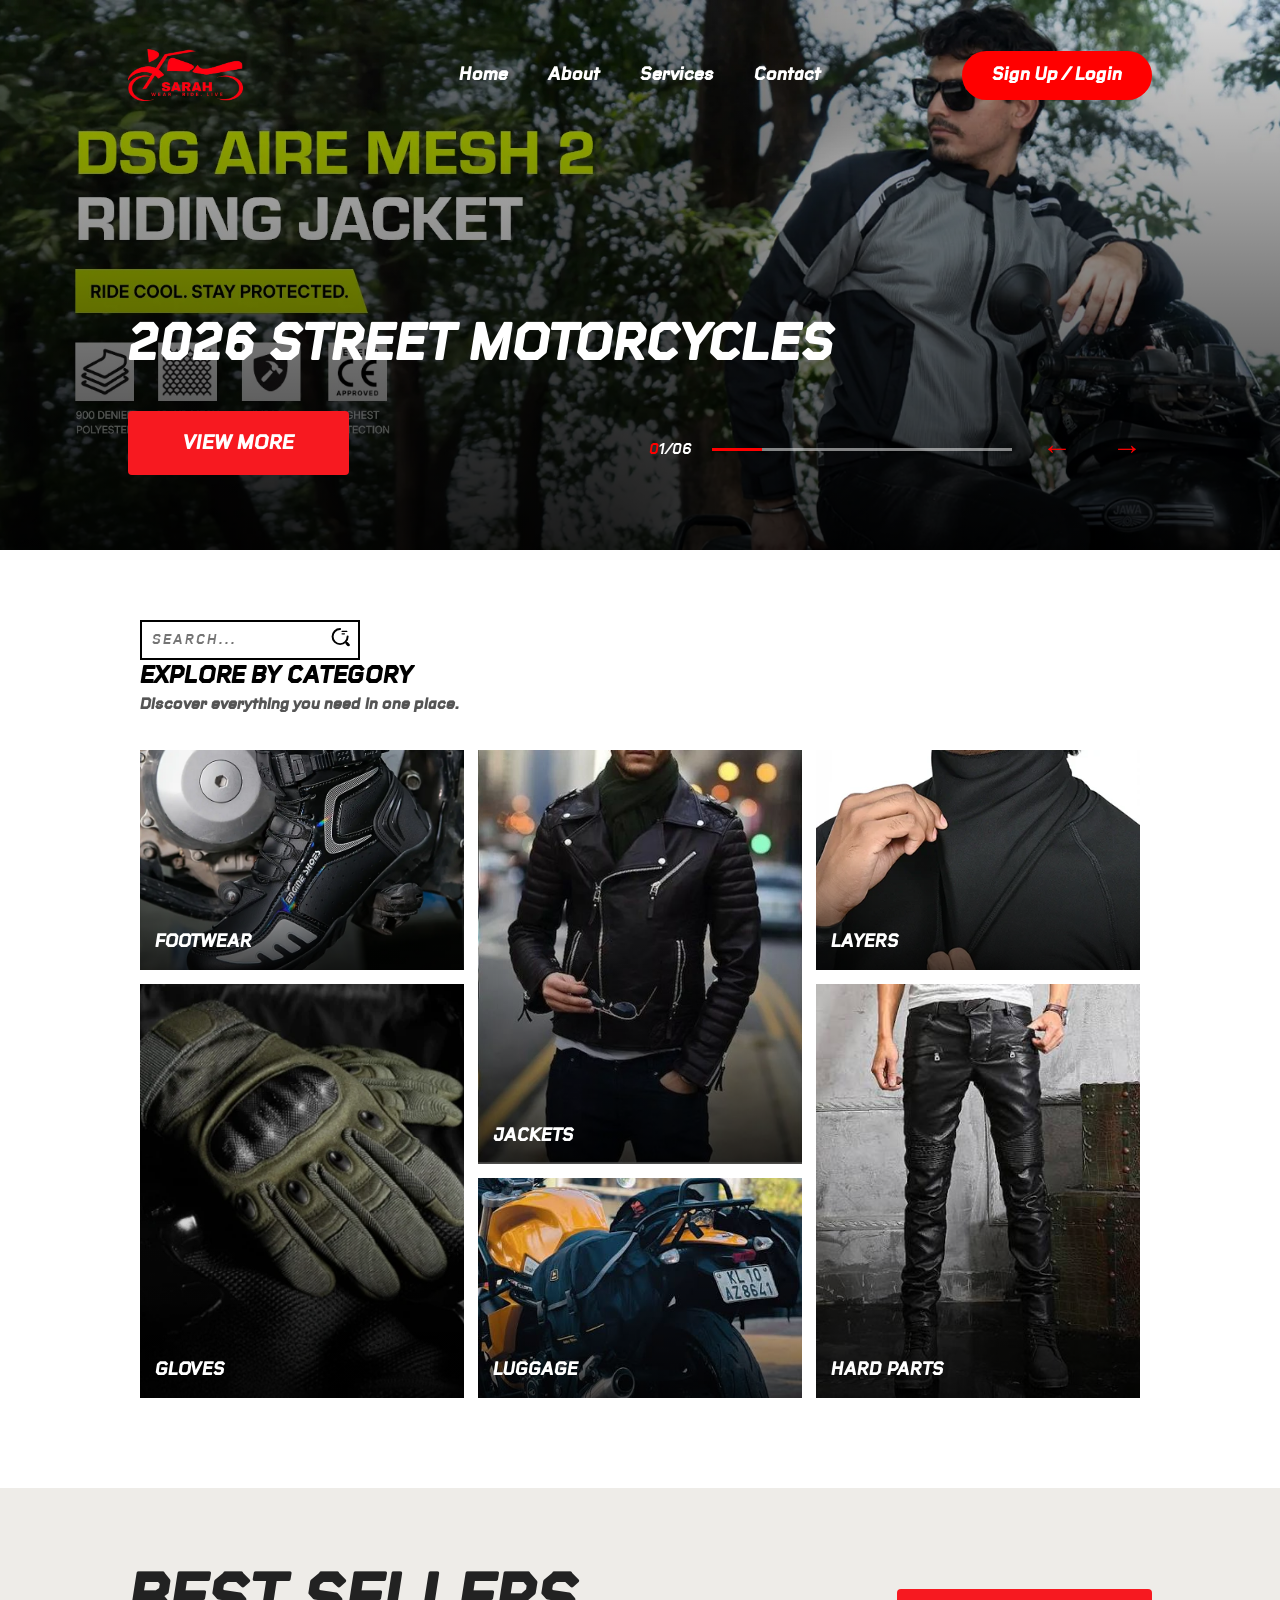
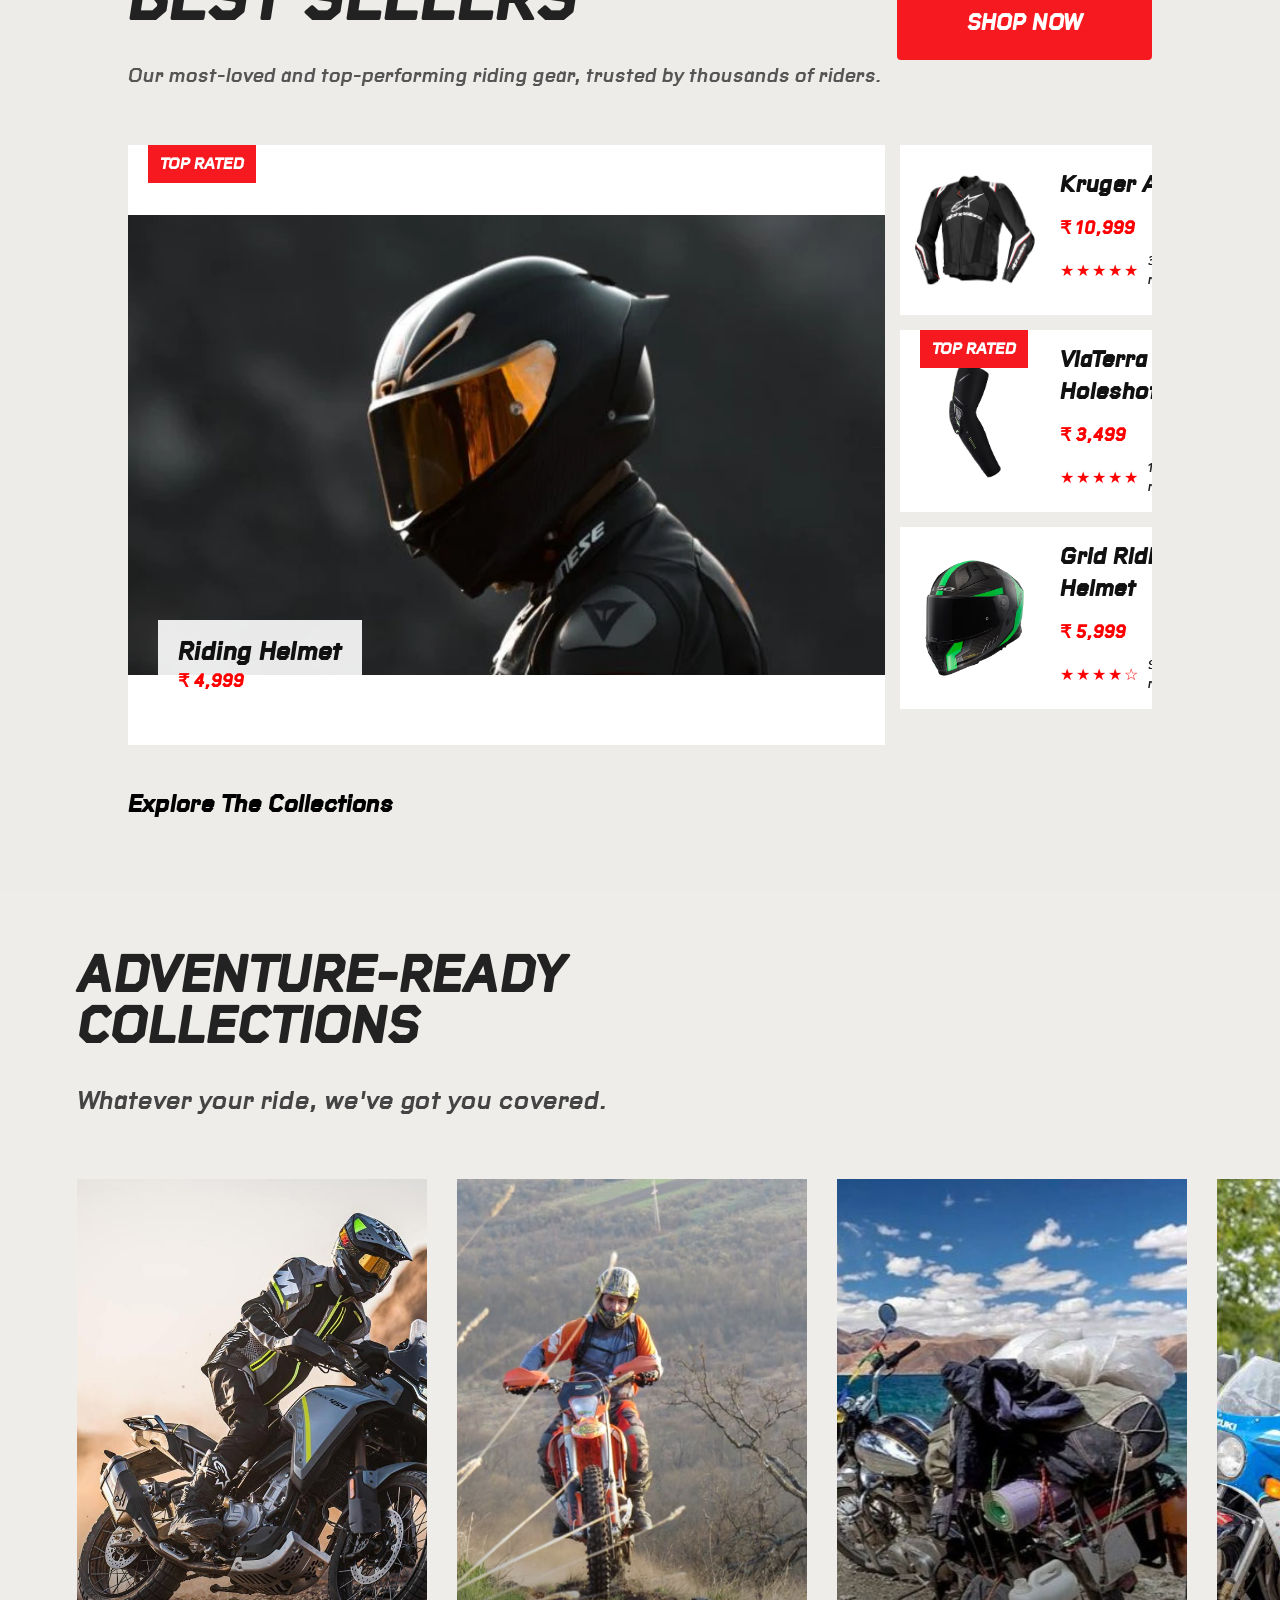
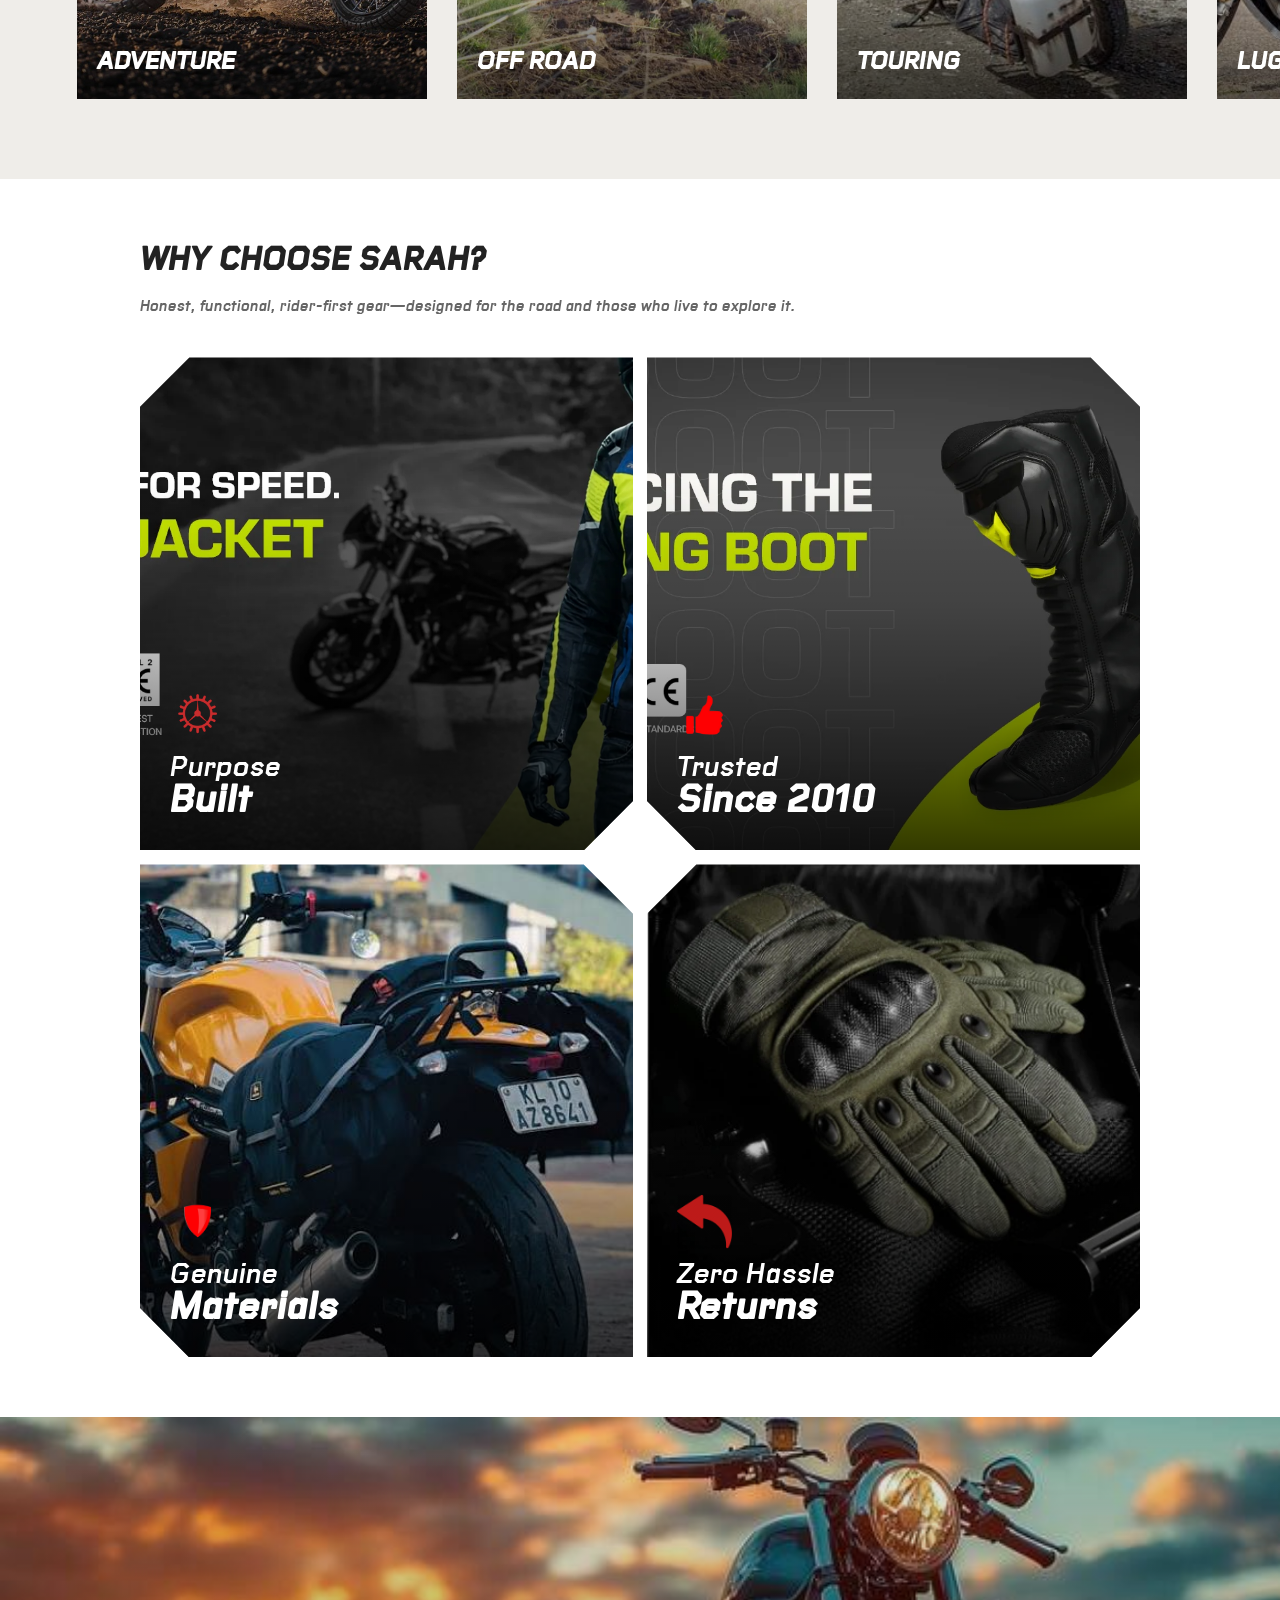
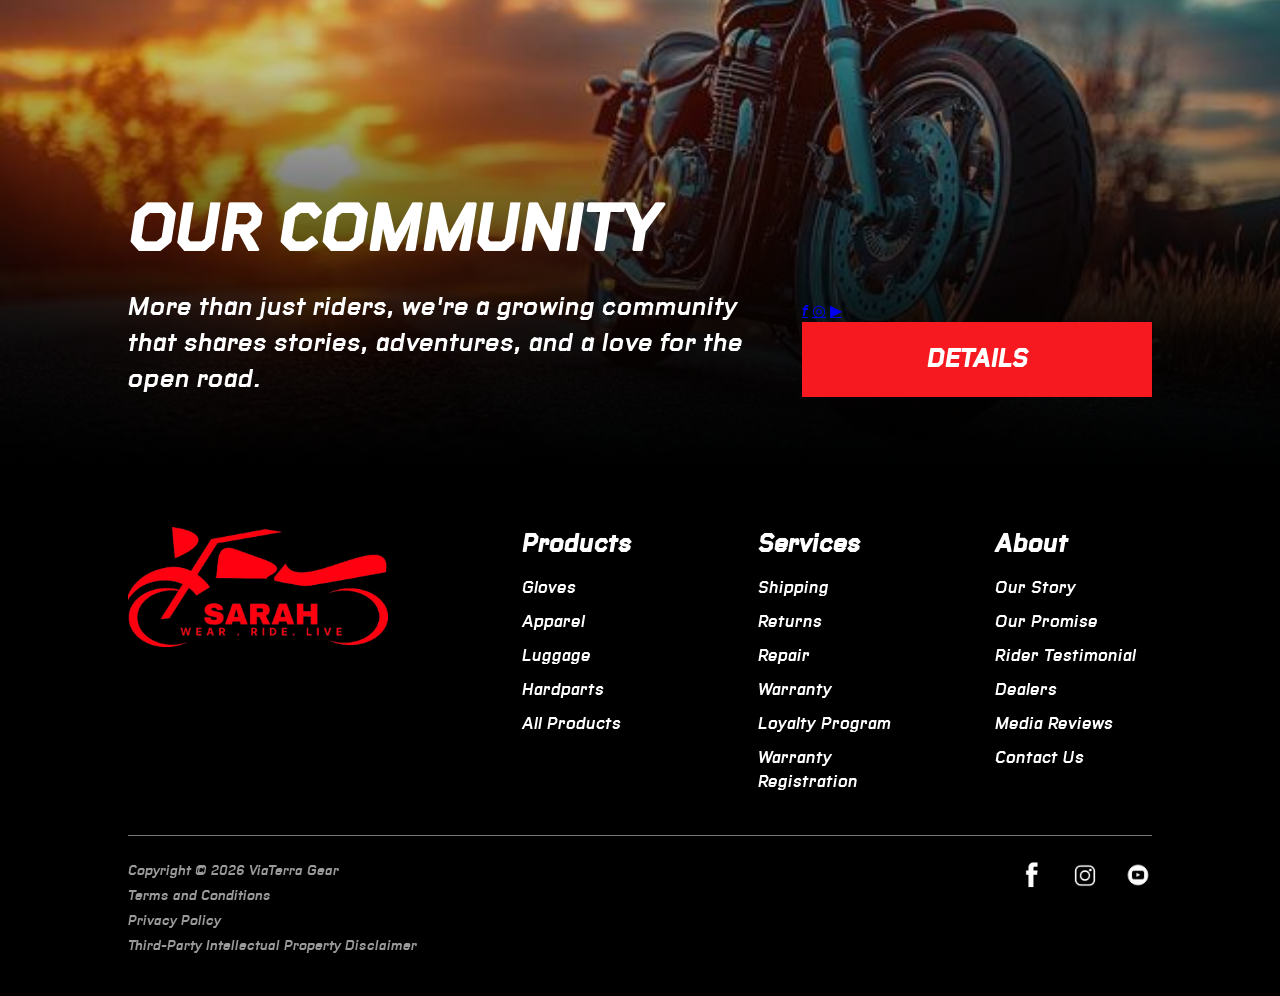
==== commit 914bfa33: "fixed gear icons" ====
--- a/index.html
+++ b/index.html
@@ -392,7 +392,7 @@
             <img src="./prod/im5.webp" alt="Purpose Built">
 
             <div class="why-overlay">
-                <span class="why-icon"><img src="./gl/gear.png"></span>
+                <span class="why-icon"><img src="./gridlogo/gear.png"></span>
                 <h3>Purpose<br><strong>Built</strong></h3>
             </div>
         </div>
@@ -402,7 +402,7 @@
 
             <div class="why-overlay">
                 <span class="why-icon">
-                    <img src="./gl/shield.png">
+                    <img src="./gridlogo/thumb.png">
                 </span>
                 <h3>Trusted<br><strong>Since 2010</strong></h3>
             </div>
@@ -413,7 +413,7 @@
 
             <div class="why-overlay">
                 <span class="why-icon">
-                    <img src="./gl/thumb.png">
+                    <img src="./gridlogo/shield.png">
                 </span>
                 <h3>Genuine<br><strong>Materials</strong></h3>
             </div>
@@ -424,7 +424,7 @@
 
             <div class="why-overlay">
                 <span class="why-icon">
-                    <img src="./gl/return.png">
+                    <img src="./gridlogo/return.png">
                 </span>
                 <h3>Zero Hassle<br><strong>Returns</strong></h3>
             </div>
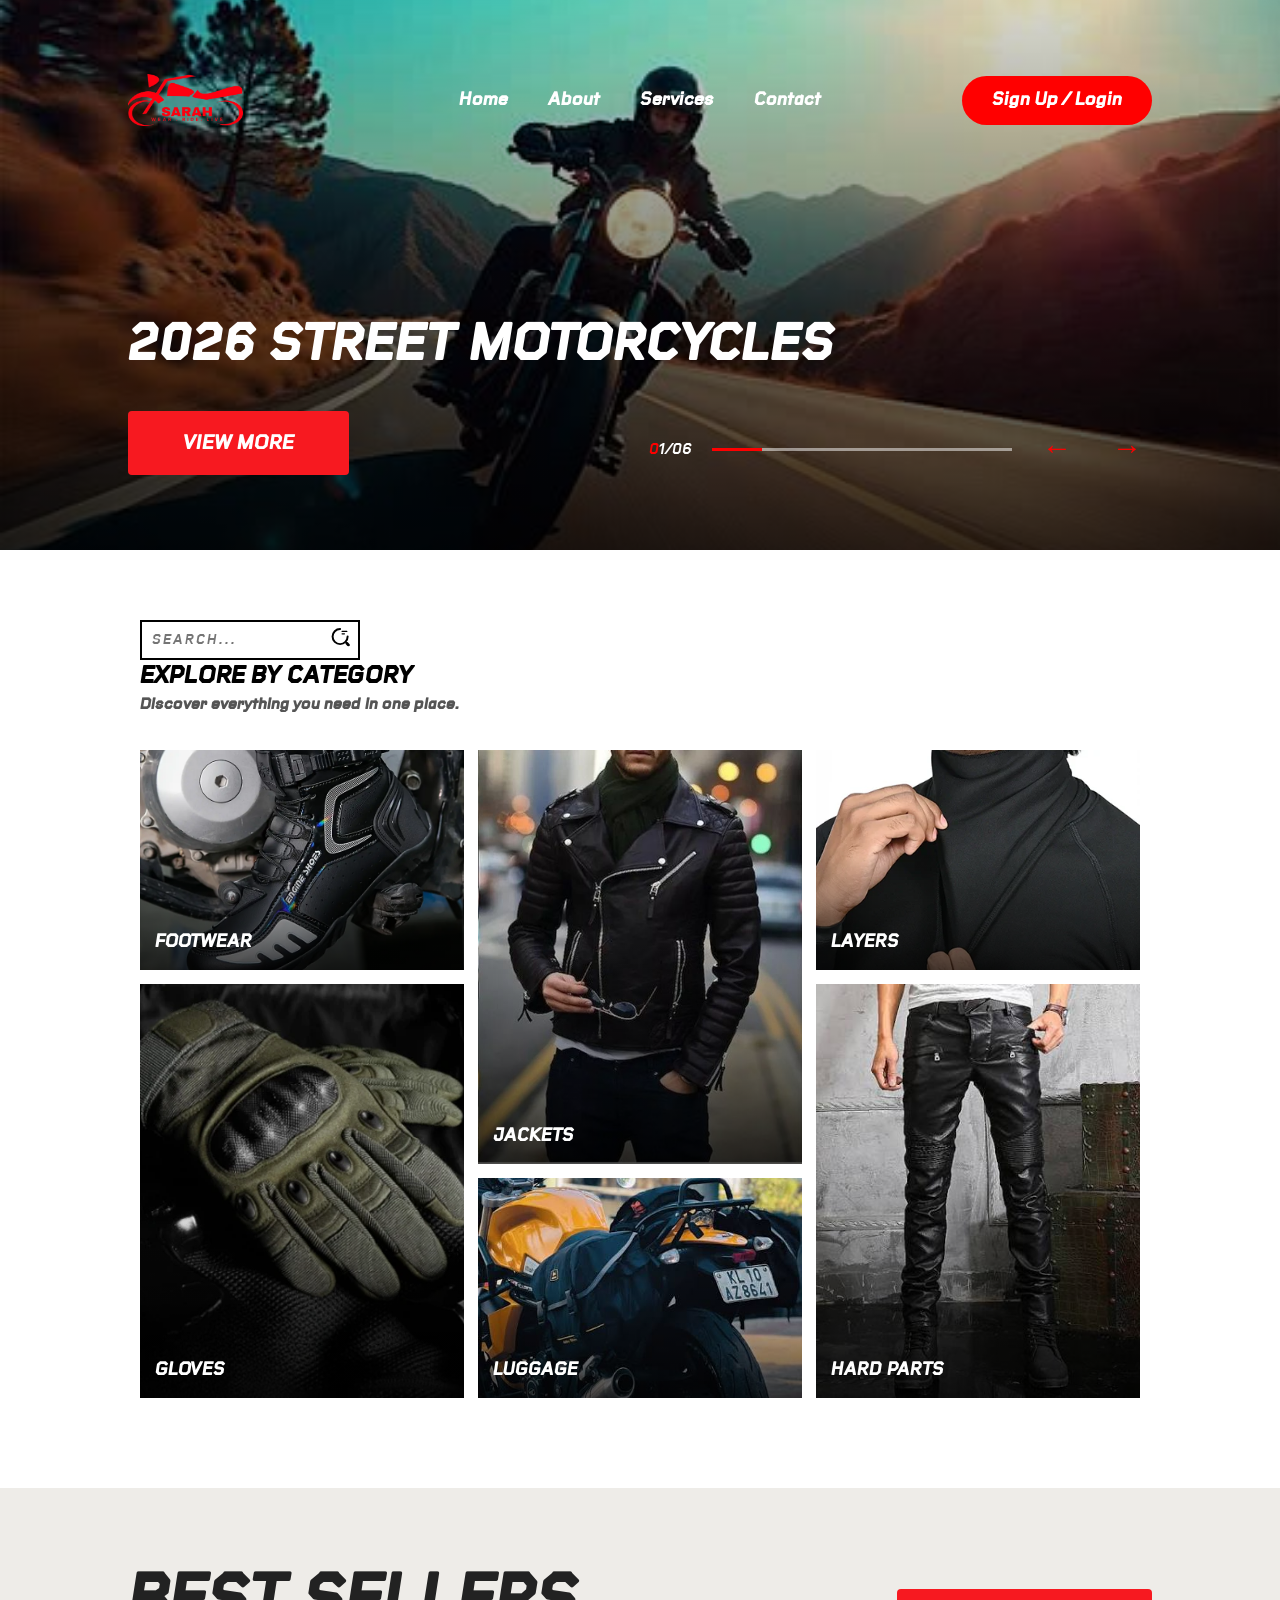
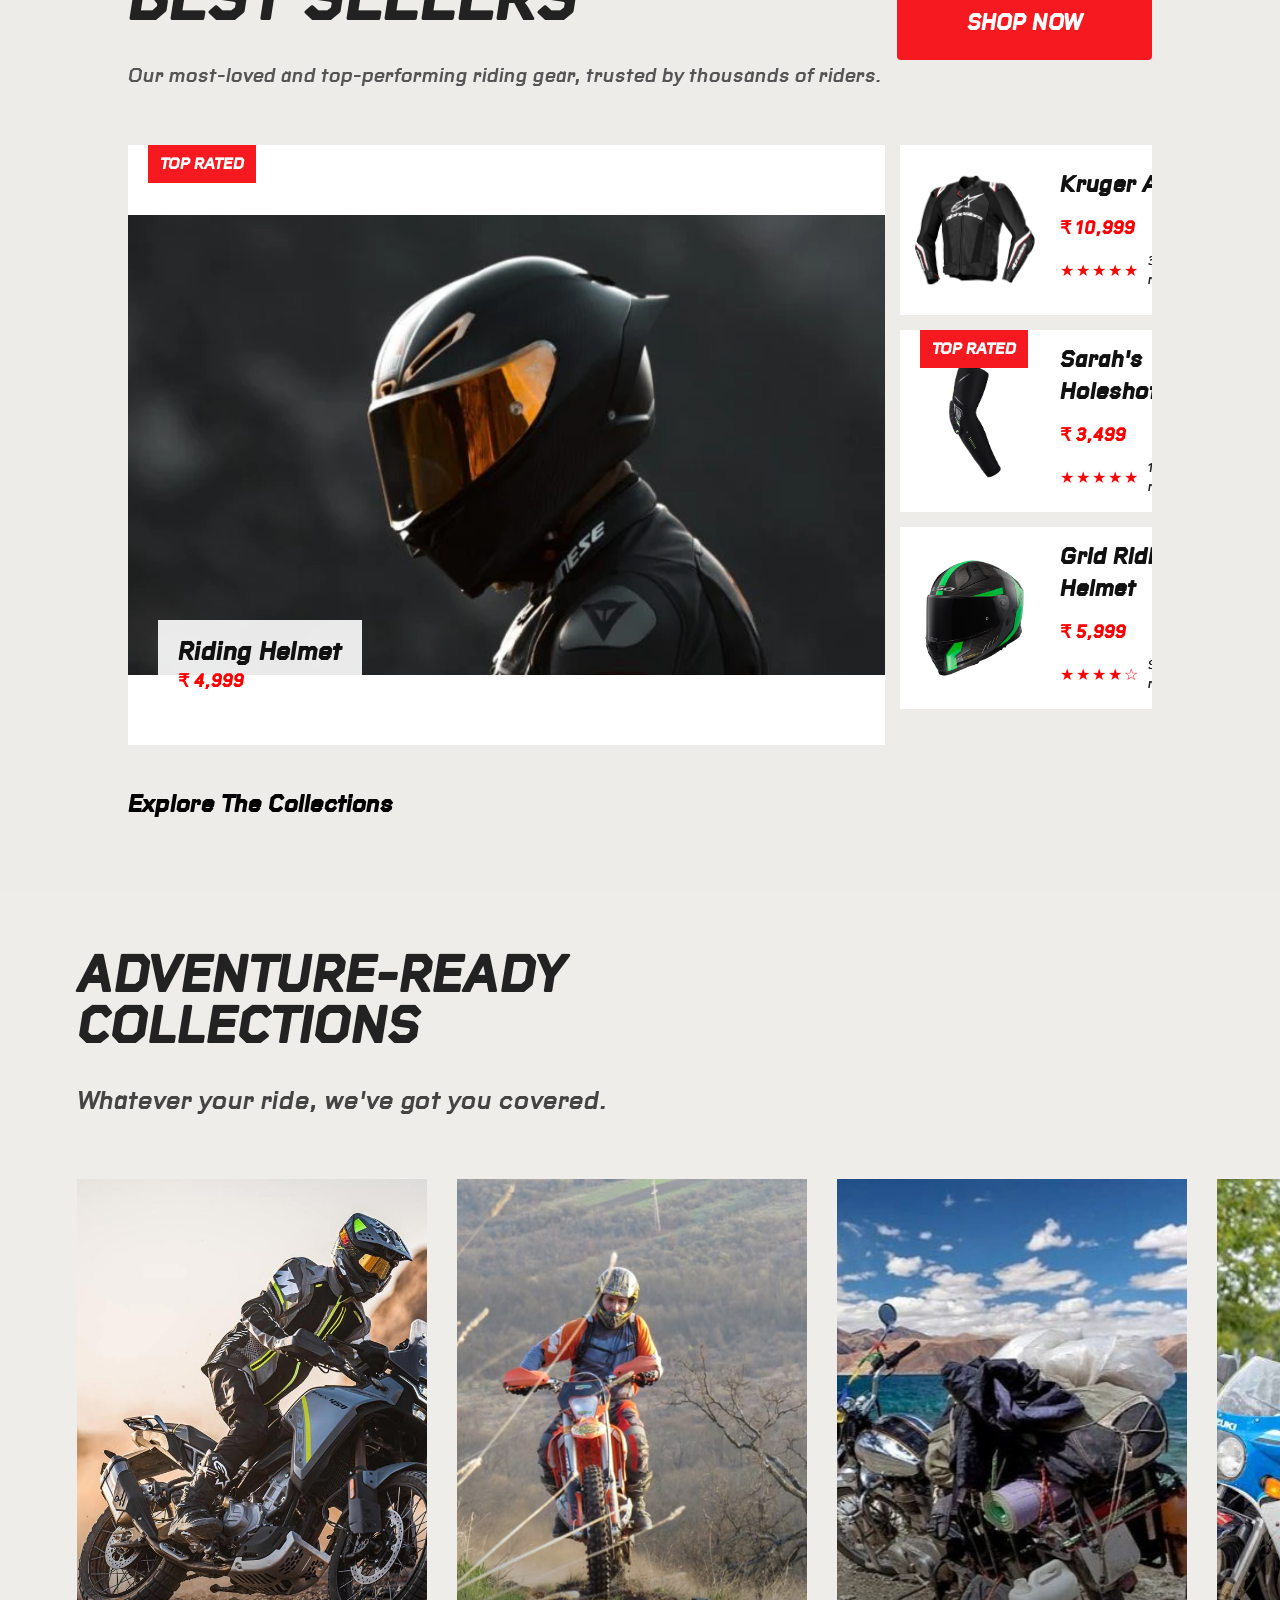
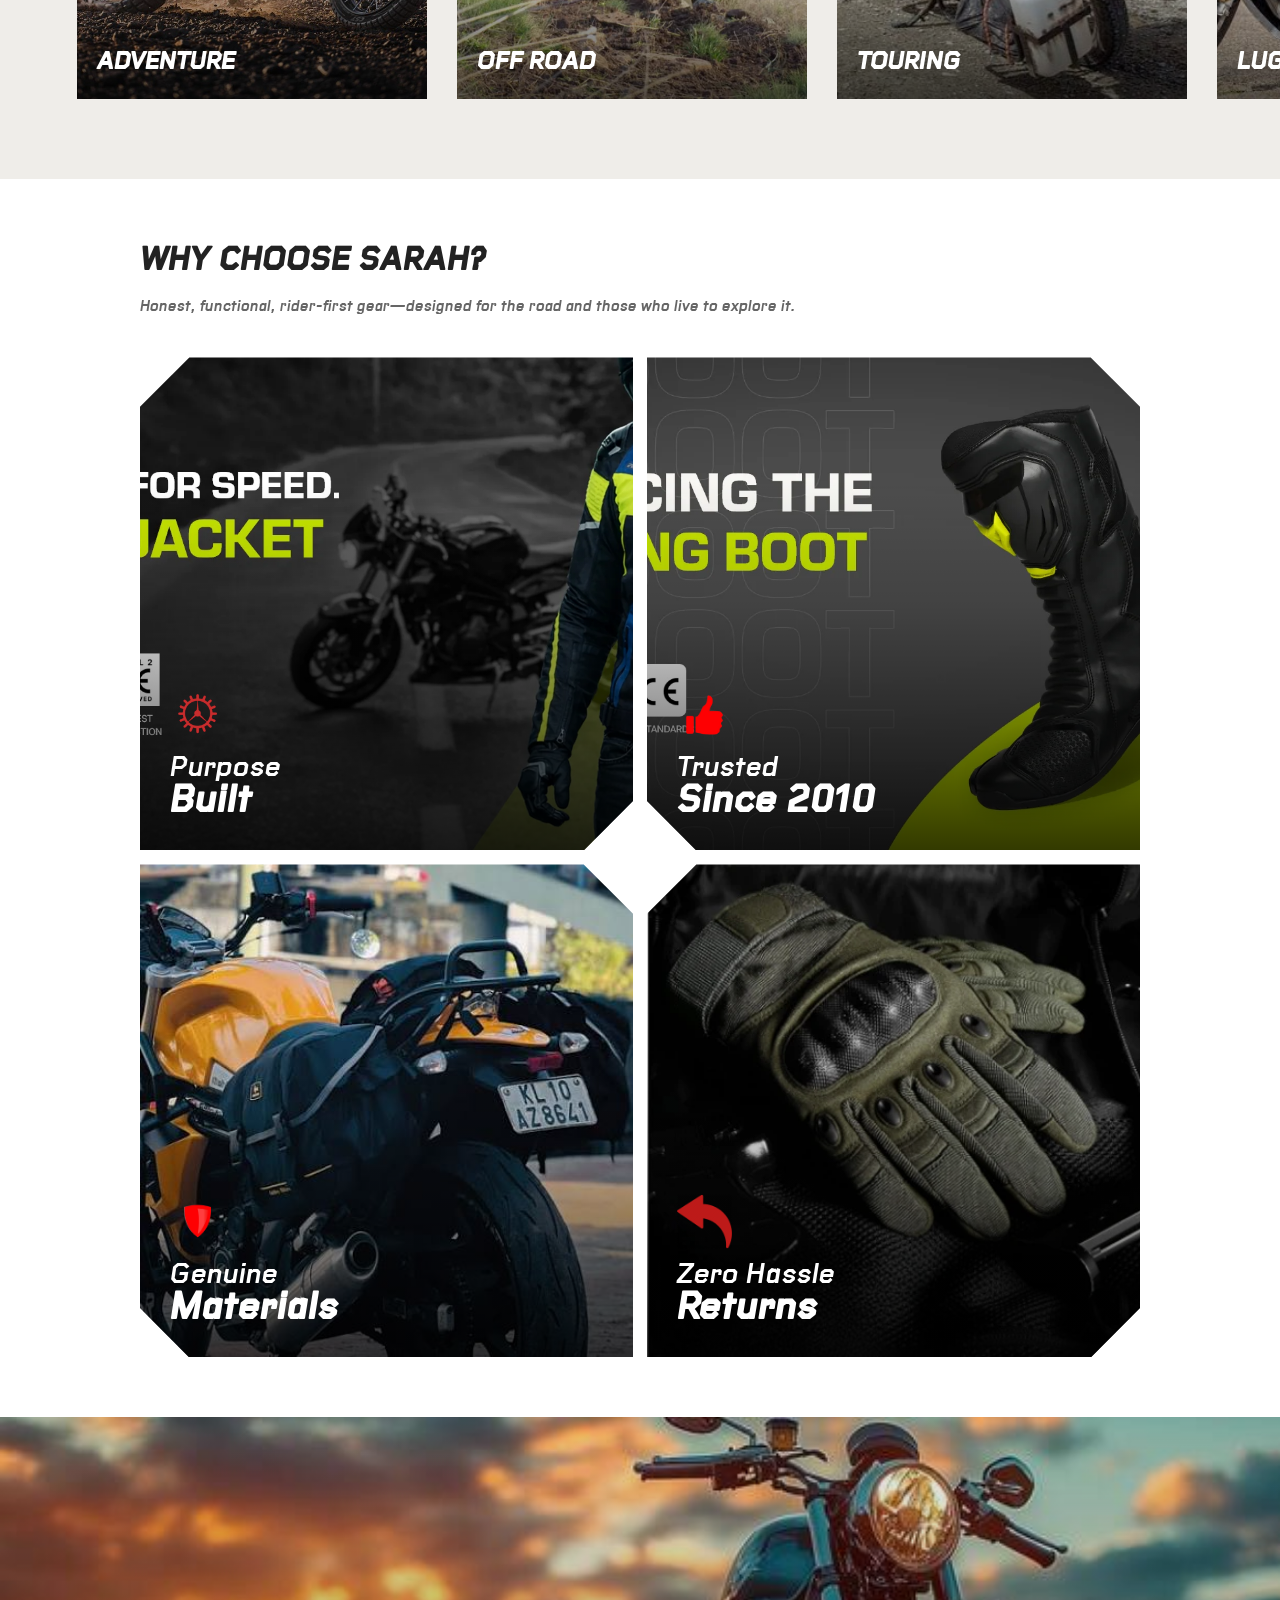
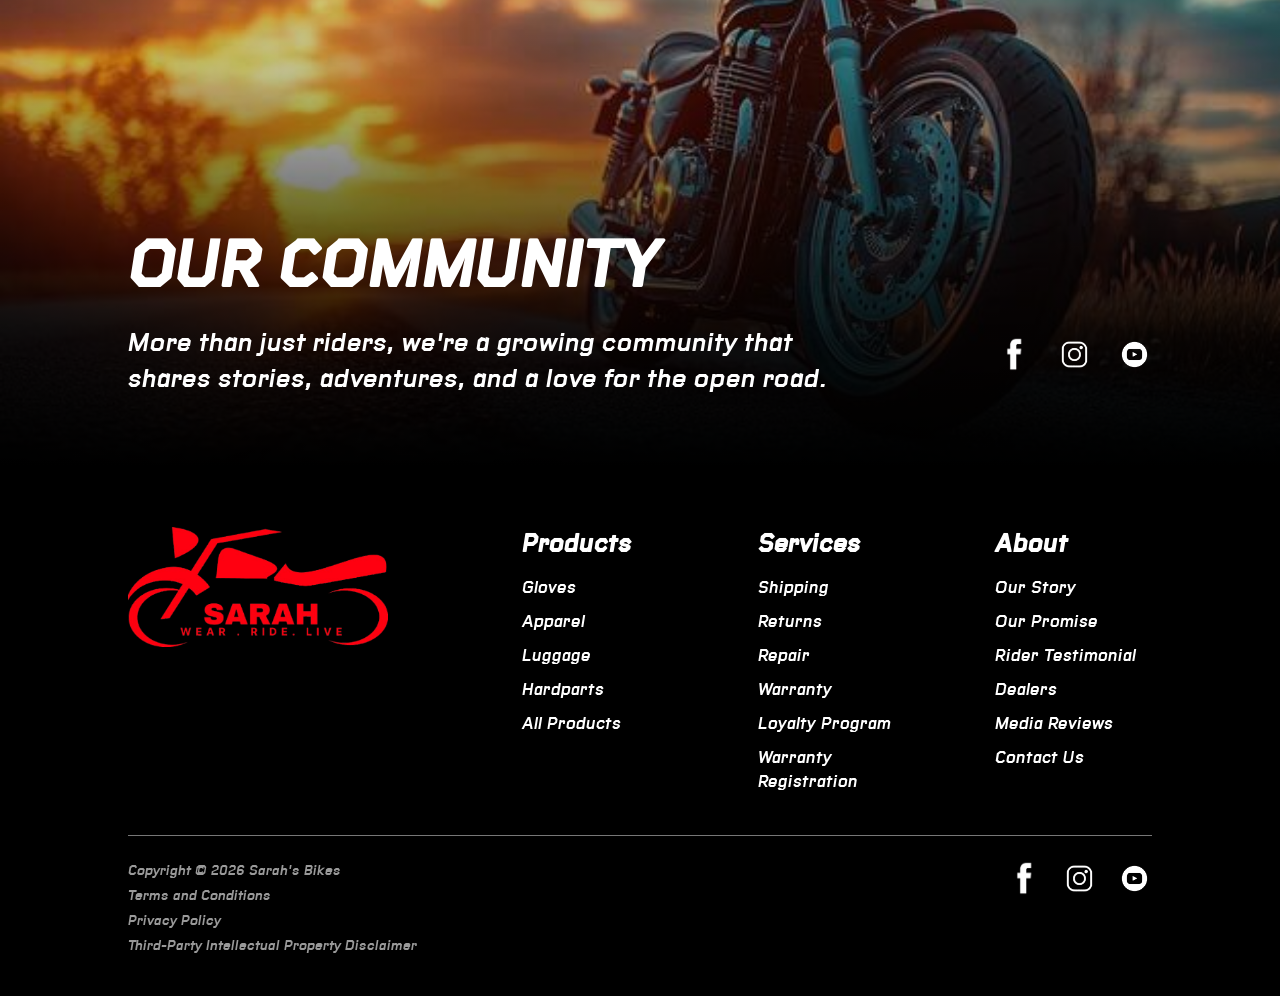
==== commit 63c38962: "Minor fixes" ====
--- a/index.html
+++ b/index.html
@@ -82,7 +82,7 @@
 
     <!-- SLIDE 1 -->
     <div class="carousel-slide active">
-        <img src="./prod/im1.webp" alt="Motorcycle 1">
+        <img src="./Carou/img1.jpg" alt="Motorcycle 1">
 
         <div class="dark-overlay"></div>
 
@@ -94,7 +94,7 @@
 
     <!-- SLIDE 2 -->
     <div class="carousel-slide">
-        <img src="./prod/im2.webp" alt="Motorcycle 2">
+        <img src="./Carou/img2.avif" alt="Motorcycle 2">
 
         <div class="dark-overlay"></div>
 
@@ -106,7 +106,7 @@
 
     <!-- SLIDE 3 -->
     <div class="carousel-slide">
-        <img src="./prod/im3.webp" alt="Motorcycle 3">
+        <img src="./Carou/img3.jpg" alt="Motorcycle 3">
 
         <div class="dark-overlay"></div>
 
@@ -116,7 +116,7 @@
         </div>
     </div>
     <div class="carousel-slide">
-        <img src="./prod/im4.webp" alt="Motorcycle 3">
+        <img src="./Carou/img4.avif" alt="Motorcycle 4">
 
         <div class="dark-overlay"></div>
 
@@ -126,7 +126,7 @@
         </div>
     </div>
     <div class="carousel-slide">
-        <img src="./prod/im5.webp" alt="Motorcycle 3">
+        <img src="./Carou/img5.avif" alt="Motorcycle 5">
 
         <div class="dark-overlay"></div>
 
@@ -136,7 +136,7 @@
         </div>
     </div>
     <div class="carousel-slide">
-        <img src="./prod/im6.webp" alt="Motorcycle 3">
+        <img src="./Carou/img6.jpg" alt="Motorcycle 6">
 
         <div class="dark-overlay"></div>
 
@@ -289,12 +289,12 @@
                 <div class="small-product-image">
                     <img
                         src="./prod/sleeves.jpg"
-                        alt="ViaTerra Holeshot"
+                        alt="Sarah's Holeshot"
                     >
                 </div>
 
                 <div class="small-product-info">
-                    <h3>ViaTerra Holeshot</h3>
+                    <h3>Sarah's Holeshot</h3>
 
                     <p class="price">₹ 3,499</p>
 
@@ -448,18 +448,19 @@
                     shares stories, adventures, and a love for the open road.
                 </p>
             </div>
-
-            <div class="community-actions">
-
-                <div class="social-icons">
-                    <a href="#">f</a>
-                    <a href="#">◎</a>
-                    <a href="#">▶</a>
-                </div>
-
-                <a href="#" class="details-btn">DETAILS</a>
-
-            </div>
+<div class="social-icons">
+    <a href="#">
+        <img src="./socials/fb.png" alt="Facebook">
+    </a>
+
+    <a href="#">
+        <img src="./socials/insta.png" alt="Instagram">
+    </a>
+
+    <a href="#">
+        <img src="./socials/youtube.png" alt="YouTube">
+    </a>
+</div>
 
         </div>
 
@@ -473,7 +474,7 @@
 
             <!-- LOGO -->
             <div class="footer-brand">
-                <img src="bikelogo.png" alt="ViaTerra">
+                <img src="bikelogo.png" alt="Sarah">
             </div>
 
 
@@ -521,7 +522,7 @@
         <div class="footer-bottom">
 
             <div class="footer-legal">
-                <p>Copyright © 2026 ViaTerra Gear</p>
+                <p>Copyright © 2026 Sarah's Bikes</p>
                 <a href="#">Terms and Conditions</a>
                 <a href="#">Privacy Policy</a>
                 <a href="#">Third-Party Intellectual Property Disclaimer</a>
--- a/style.css
+++ b/style.css
@@ -670,7 +670,7 @@
         grid-template-columns: 110px 1fr;
     }
 }
-/* From Uiverse.io by boryanakrasteva */ 
+
 .input-container {
   width: 220px;
   position: relative;
@@ -922,14 +922,7 @@
     object-position: center;
     display: block;
 }
-.why-overlay {
-    position: absolute;
-    left: 30px;
-    bottom: 30px;
-
-    z-index: 5;
-    color: white;
-}
+
 .why-icon {
     display: block;
 
@@ -1170,24 +1163,20 @@
     min-width: 350px;
 }
 
-.footer-socials {
+.social-icons {
     display: flex;
-    align-items: center;
-    gap: 25px;
-}
-
-.footer-socials a {
-    display: flex;
-    align-items: center;
     justify-content: center;
-}
-
-.footer-socials img {
-    width: 28px;
-    height: 28px;
-
-    object-fit: contain;
-    display: block;
+    gap: 30px;
+
+    margin-bottom: 25px;
+}
+
+.social-icons a {
+    color: white;
+    text-decoration: none;
+
+    font-size: 35px;
+    font-weight: bold;
 }
 
 
@@ -1735,7 +1724,7 @@
     align-items: center;
     justify-content: space-between;
 
-    padding: 40px 10% 0;
+    padding: 65px 10% 0;
 }
 
 .nav-logo {
@@ -1936,4 +1925,51 @@
 
 nav.nav-hidden {
     transform: translateY(-100%);
-}+}
+/* ===== FIX BOTTOM FOOTER SOCIAL ICONS ===== */
+
+.footer-socials {
+    display: flex;
+    align-items: center;
+    gap: 20px;
+}
+
+.footer-socials a {
+    width: 35px;
+    height: 35px;
+
+    display: flex;
+    align-items: center;
+    justify-content: center;
+}
+
+.footer-socials img {
+    width: 100%;
+    height: 100%;
+    object-fit: contain;
+    display: block;
+}
+/* ===== FIX COMMUNITY SOCIAL ICONS ===== */
+
+.social-icons {
+    display: flex;
+    align-items: center;
+    justify-content: center;
+    gap: 25px;
+}
+
+.social-icons a {
+    width: 35px;
+    height: 35px;
+
+    display: flex;
+    align-items: center;
+    justify-content: center;
+}
+
+.social-icons img {
+    width: 100%;
+    height: 100%;
+    object-fit: contain;
+    display: block;
+}
